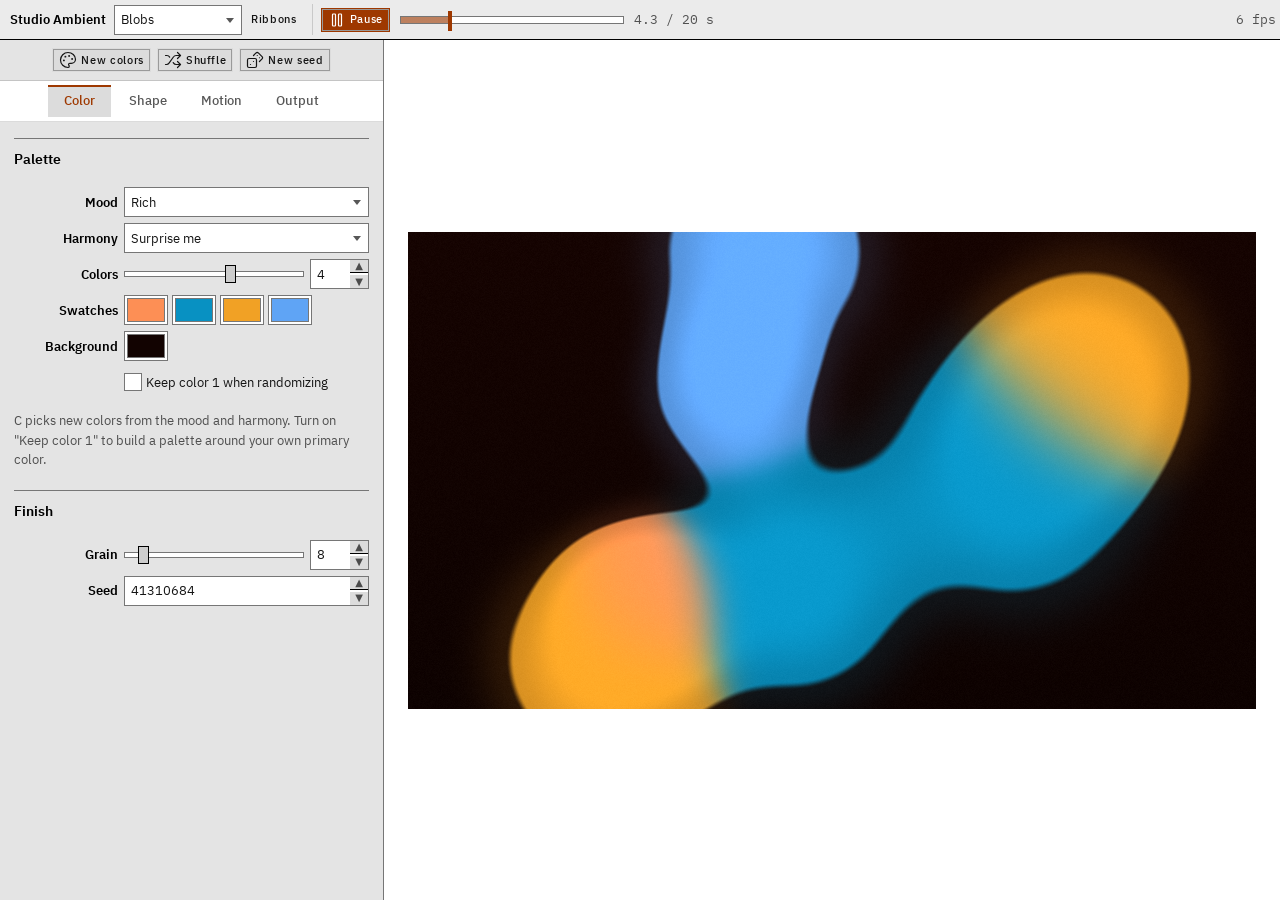
==== ambient.html @ 3d79e94c "Add Studio Ambient: blob and tile color loops New page ambient.html with two styles. Blobs are mergi" ====
<!doctype html>
<html lang="en">
<head>
<meta charset="utf-8">
<meta name="viewport" content="width=device-width, initial-scale=1">
<meta name="color-scheme" content="light dark">
<title>Studio Ambient</title>
<link href="patchbay/fonts/plex.css" rel="stylesheet">
<link href="patchbay/css/bootstrap.min.css" rel="stylesheet">
<link href="patchbay/css/patchbay.tokens.css" rel="stylesheet">
<link href="patchbay/css/patchbay.css" rel="stylesheet">
<style>
  /* Same layout as index.html (Ribbons), trimmed. Patchbay is vendored in patchbay/. */
  @font-face { font-family: "Studio Segoe"; font-weight: 400; src: local("Segoe UI"), local("SegoeUI"); }
  @font-face { font-family: "Studio Segoe"; font-weight: 600 700; src: local("Segoe UI Semibold"), local("SegoeUI-Semibold"), local("Segoe UI Bold"), local("SegoeUI-Bold"); }
  :root { --pb-font: "Studio Segoe", "Segoe UI", "IBM Plex Sans", system-ui, sans-serif; }
  @supports (color: oklch(from red l c h)) {
    :root {
      --accent: #2f6bff;
      --pb-accent: light-dark(oklch(from var(--accent) min(l, 0.48) c h), oklch(from var(--accent) max(l, 0.74) c h));
      --pb-accent-hover: light-dark(oklch(from var(--pb-accent) calc(l - 0.07) c h), oklch(from var(--pb-accent) calc(l + 0.07) c h));
      --pb-accent-wash: color-mix(in srgb, var(--pb-accent) 13%, transparent);
    }
  }
  html, body { height: 100%; margin: 0; }
  .app { display: grid; grid-template-columns: minmax(0, 1fr); grid-template-rows: auto 1fr; height: 100%; }
  .app-body { display: grid; grid-template-columns: 24rem 1fr; min-height: 0; }
  .app-side { display: flex; flex-direction: column; min-height: 0; border-right: var(--pb-border-w) solid var(--pb-edge); }
  .app-side > .pb-tabs { flex: none; justify-content: safe center; }
  .app-panels { flex: 1 1 auto; min-height: 0; overflow-y: auto; }
  .app-panel { gap: var(--pb-space-8); padding: var(--pb-space-7) var(--pb-space-6) var(--pb-space-9); }
  .app-panel.active { display: grid; }
  .app-panel .pb-form { --pb-label-w: 6.5rem; }
  .app-panel .pb-note { margin: 0; }
  .app-stage { position: relative; display: grid; place-items: center; min-width: 0; min-height: 0; padding: var(--pb-space-9); overflow: hidden; background: var(--pb-surface-sunken); }
  #stage { position: relative; max-width: 100%; max-height: 100%; }
  #stage > canvas { display: block; }
  .pb-range { touch-action: none; }
  .app-scrub { width: 14rem; margin-inline: var(--pb-space-4); --p: 0%; }
  .app-scrub::-webkit-slider-runnable-track { height: 0.5rem; border-color: var(--pb-edge); background: linear-gradient(to right, var(--pb-accent-muted) var(--p), var(--pb-surface-sunken) var(--p)); }
  .app-scrub::-moz-range-track { height: 0.5rem; border-color: var(--pb-edge); background: linear-gradient(to right, var(--pb-accent-muted) var(--p), var(--pb-surface-sunken) var(--p)); }
  .app-scrub::-webkit-slider-thumb { width: 0.25rem; height: 1.25rem; margin-top: -0.375rem; background: var(--pb-accent); border: 0; }
  .app-scrub::-moz-range-thumb { width: 0.25rem; height: 1.25rem; background: var(--pb-accent); border: 0; }
  .app-clock, .app-meter { white-space: nowrap; }
  .app-clock { min-width: 6.5rem; }
  .app-colors { display: flex; flex-wrap: wrap; gap: var(--pb-space-2); }
  .app-colors input[type=color] { width: 2.75rem; padding: 2px; }
  .pb-number-wrap::before, .pb-number-wrap::after { z-index: 1; }
  .app-actions { flex: none; justify-content: center; padding: var(--pb-space-4) var(--pb-space-6); border-bottom: var(--pb-border-w) solid var(--pb-edge-soft); }
  [data-mode][hidden] { display: none !important; }
  @media (max-width: 768px) {
    body { min-width: 0; }
    .app { height: 100dvh; }
    .app > .pb-toolbar { flex-wrap: wrap; }
    .app > .pb-toolbar > .pb-toolbar__sep, .app > .pb-toolbar > .pb-toolbar__spacer { display: none; }
    .app > .pb-toolbar > .pb-toolbar__title { flex: 1 1 auto; padding-left: var(--pb-space-2); }
    .app > .pb-toolbar::after { content: ""; flex: 1 0 100%; order: 2; }
    .app > .pb-toolbar > #play, .app > .pb-toolbar > .app-scrub, .app > .pb-toolbar > .app-clock { order: 3; }
    .app > .pb-toolbar > .app-scrub { flex: 1 1 0; width: auto; min-width: 0; }
    .app > .pb-toolbar > .app-clock { min-width: 0; }
    .app > .pb-toolbar > .app-meter { display: none; }
    .app-body { grid-template-columns: minmax(0, 1fr); grid-template-rows: min(38svh, 60vw) minmax(0, 1fr); }
    .app-stage { grid-row: 1; padding: var(--pb-space-5); }
    .app-side { grid-row: 2; border-right: 0; border-top: var(--pb-border-w) solid var(--pb-edge); }
    .app-panel { padding: var(--pb-space-7) var(--pb-space-5) var(--pb-space-10); }
  }
  body.full { background: #000; overflow: hidden; cursor: none; }
  body.full .app { display: none; }
  body.full > canvas { position: fixed; inset: 0; width: 100vw !important; height: 100vh !important; display: block; }
</style>
</head>
<body>
<div class="app">
  <div class="pb-toolbar" role="toolbar" aria-label="Studio Ambient">
    <span class="pb-toolbar__title">Studio Ambient</span>
    <span class="pb-select-wrap" style="flex:none;width:8rem"><select class="pb-select" id="mode" aria-label="Style">
      <option value="blobs">Blobs</option><option value="tiles">Tiles</option>
    </select></span>
    <a class="pb-btn pb-btn--sm pb-btn--ghost" href="index.html">Ribbons</a>
    <div class="pb-toolbar__sep"></div>
    <button class="pb-btn pb-btn--sm" id="play" title="Space or P" aria-pressed="true"><svg class="pb-icon" viewBox="0 0 24 24" aria-hidden="true"><use href="patchbay/icons/lucide.svg#pause"/></svg><span>Pause</span></button>
    <input type="range" class="pb-range app-scrub" id="scrub" min="0" max="1000" value="0" aria-label="Position in loop">
    <span class="pb-text-muted pb-num app-clock" id="clock">0.0 / 20 s</span>
    <span class="pb-toolbar__spacer"></span>
    <span class="pb-text-muted pb-num app-meter" id="fpsMeter"></span>
  </div>

  <div class="app-body">
    <aside class="app-side">
      <div class="pb-row pb-row--wrap app-actions" role="group" aria-label="Randomize">
        <button class="pb-btn pb-btn--sm" id="newColors" title="C"><svg class="pb-icon" viewBox="0 0 24 24" aria-hidden="true"><use href="patchbay/icons/lucide.svg#palette"/></svg>New colors</button>
        <button class="pb-btn pb-btn--sm" id="shuffle" title="S"><svg class="pb-icon" viewBox="0 0 24 24" aria-hidden="true"><use href="patchbay/icons/lucide.svg#shuffle"/></svg>Shuffle</button>
        <button class="pb-btn pb-btn--sm" id="reseed" title="N"><svg class="pb-icon" viewBox="0 0 24 24" aria-hidden="true"><use href="patchbay/icons/lucide.svg#dices"/></svg>New seed</button>
      </div>
      <div class="pb-tabs" role="tablist" aria-label="Settings">
        <button class="pb-tab" role="tab" id="tab-color" aria-selected="true" aria-controls="panel-color">Color</button>
        <button class="pb-tab" role="tab" id="tab-shape" aria-selected="false" aria-controls="panel-shape" tabindex="-1">Shape</button>
        <button class="pb-tab" role="tab" id="tab-motion" aria-selected="false" aria-controls="panel-motion" tabindex="-1">Motion</button>
        <button class="pb-tab" role="tab" id="tab-output" aria-selected="false" aria-controls="panel-output" tabindex="-1">Output</button>
      </div>
      <div class="app-panels pb-scroll">

      <div class="pb-tabpanel active app-panel" role="tabpanel" id="panel-color" aria-labelledby="tab-color">
        <section class="pb-section">
          <h2 class="pb-section__title">Palette</h2>
          <div class="pb-form">
            <label class="pb-form__label" for="mood">Mood</label>
            <div class="pb-form__field"><span class="pb-select-wrap"><select class="pb-select" id="mood">
              <option value="rich">Rich</option><option value="neon">Neon</option><option value="pastel">Pastel</option><option value="muted">Muted</option><option value="deep">Deep</option>
            </select></span></div>
            <label class="pb-form__label" for="harmony">Harmony</label>
            <div class="pb-form__field"><span class="pb-select-wrap"><select class="pb-select" id="harmony">
              <option value="auto">Surprise me</option><option value="analogous">Analogous</option><option value="complementary">Complementary</option><option value="split">Split complementary</option><option value="triadic">Triadic</option><option value="tetradic">Tetradic</option><option value="mono">Monochrome</option>
            </select></span></div>
            <label class="pb-form__label" for="ncol">Colors</label>
            <div class="pb-form__field pb-row"><input type="range" class="pb-range pb-grow" id="ncol" min="1" max="6" value="4"><output></output></div>
            <span class="pb-form__label">Swatches</span>
            <div class="pb-form__field app-colors" id="colors">
              <input type="color" class="pb-input" id="c0" value="#2f6bff" aria-label="Color 1">
              <input type="color" class="pb-input" id="c1" value="#a63dff" aria-label="Color 2">
              <input type="color" class="pb-input" id="c2" value="#e23ca8" aria-label="Color 3">
              <input type="color" class="pb-input" id="c3" value="#19c2a0" aria-label="Color 4">
              <input type="color" class="pb-input" id="c4" value="#ff7a1a" aria-label="Color 5">
              <input type="color" class="pb-input" id="c5" value="#e6d22a" aria-label="Color 6">
            </div>
            <label class="pb-form__label" for="bg">Background</label>
            <div class="pb-form__field"><input type="color" class="pb-input" id="bg" value="#0b0f1e"></div>
            <span class="pb-form__label"></span>
            <label class="pb-form__field pb-check"><input type="checkbox" class="pb-check__input" id="lock"><span class="pb-check__label">Keep color 1 when randomizing</span></label>
          </div>
          <p class="pb-note">C picks new colors from the mood and harmony. Turn on "Keep color 1" to build a palette around your own primary color.</p>
        </section>
        <section class="pb-section">
          <h2 class="pb-section__title">Finish</h2>
          <div class="pb-form">
            <label class="pb-form__label" for="grain">Grain</label>
            <div class="pb-form__field pb-row"><input type="range" class="pb-range pb-grow" id="grain" min="0" max="100" value="8"><output></output></div>
            <label class="pb-form__label" for="seed">Seed</label>
            <div class="pb-form__field"><span class="pb-number-wrap"><input type="number" class="pb-input" id="seed" min="0" max="999999999"></span></div>
          </div>
        </section>
      </div>

      <div class="pb-tabpanel app-panel" role="tabpanel" id="panel-shape" aria-labelledby="tab-shape">
        <section class="pb-section" data-mode="blobs">
          <h2 class="pb-section__title">Blobs</h2>
          <div class="pb-form">
            <label class="pb-form__label" for="count">Count</label>
            <div class="pb-form__field pb-row"><input type="range" class="pb-range pb-grow" id="count" min="2" max="16" value="7"><output></output></div>
            <label class="pb-form__label" for="size">Size</label>
            <div class="pb-form__field pb-row"><input type="range" class="pb-range pb-grow" id="size" min="0" max="100" value="45"><output></output></div>
            <label class="pb-form__label" for="soft">Softness</label>
            <div class="pb-form__field pb-row"><input type="range" class="pb-range pb-grow" id="soft" min="0" max="100" value="25"><output></output></div>
            <label class="pb-form__label" for="blend">Color blend</label>
            <div class="pb-form__field pb-row"><input type="range" class="pb-range pb-grow" id="blend" min="0" max="100" value="50"><output></output></div>
            <label class="pb-form__label" for="depth">Depth</label>
            <div class="pb-form__field pb-row"><input type="range" class="pb-range pb-grow" id="depth" min="0" max="100" value="40"><output></output></div>
            <label class="pb-form__label" for="glow">Glow</label>
            <div class="pb-form__field pb-row"><input type="range" class="pb-range pb-grow" id="glow" min="0" max="100" value="30"><output></output></div>
          </div>
          <p class="pb-note">Softness at 0 gives hard lava-lamp edges. Turn it up for a smooth gradient wash.</p>
        </section>
        <section class="pb-section" data-mode="tiles">
          <h2 class="pb-section__title">Tiles</h2>
          <div class="pb-form">
            <label class="pb-form__label" for="tile">Tile size (px)</label>
            <div class="pb-form__field pb-row"><input type="range" class="pb-range pb-grow" id="tile" min="8" max="480" value="96"><output></output></div>
            <label class="pb-form__label" for="gap">Gap</label>
            <div class="pb-form__field pb-row"><input type="range" class="pb-range pb-grow" id="gap" min="0" max="40" value="6"><output></output></div>
            <label class="pb-form__label" for="round">Rounding</label>
            <div class="pb-form__field pb-row"><input type="range" class="pb-range pb-grow" id="round" min="0" max="100" value="15"><output></output></div>
            <label class="pb-form__label" for="shade">Shade</label>
            <div class="pb-form__field pb-row"><input type="range" class="pb-range pb-grow" id="shade" min="0" max="100" value="20"><output></output></div>
          </div>
          <p class="pb-note">Tile size is in pixels of the output resolution (Output tab). Tiles are always square. Gap is percent of a tile.</p>
        </section>
      </div>

      <div class="pb-tabpanel app-panel" role="tabpanel" id="panel-motion" aria-labelledby="tab-motion">
        <section class="pb-section">
          <h2 class="pb-section__title">Loop</h2>
          <div class="pb-form">
            <label class="pb-form__label" for="loop">Loop (s)</label>
            <div class="pb-form__field pb-row"><input type="range" class="pb-range pb-grow" id="loop" min="2" max="120" value="20"><output></output></div>
          </div>
          <p class="pb-note">Speed and Rate are whole cycles per loop, so the loop always repeats with no jump.</p>
        </section>
        <section class="pb-section" data-mode="blobs">
          <h2 class="pb-section__title">Blob motion</h2>
          <div class="pb-form">
            <label class="pb-form__label" for="path">Path</label>
            <div class="pb-form__field"><span class="pb-select-wrap"><select class="pb-select" id="path">
              <option value="orbit">Orbit</option><option value="rise">Rise (lava lamp)</option><option value="sink">Sink</option>
            </select></span></div>
            <label class="pb-form__label" for="speed">Speed</label>
            <div class="pb-form__field pb-row"><input type="range" class="pb-range pb-grow" id="speed" min="1" max="6" value="1"><output></output></div>
            <label class="pb-form__label" for="wander">Wander</label>
            <div class="pb-form__field pb-row"><input type="range" class="pb-range pb-grow" id="wander" min="0" max="100" value="50"><output></output></div>
            <label class="pb-form__label" for="breathe">Breathe</label>
            <div class="pb-form__field pb-row"><input type="range" class="pb-range pb-grow" id="breathe" min="0" max="100" value="30"><output></output></div>
          </div>
        </section>
        <section class="pb-section" data-mode="tiles">
          <h2 class="pb-section__title">Color pattern</h2>
          <div class="pb-form">
            <label class="pb-form__label" for="pattern">Pattern</label>
            <div class="pb-form__field"><span class="pb-select-wrap"><select class="pb-select" id="pattern">
              <option value="0">Random</option><option value="1">Wave</option><option value="2">Ripple</option><option value="3">Spiral</option><option value="4">Noise flow</option><option value="5">Plasma</option><option value="6">Rain</option>
            </select></span></div>
            <label class="pb-form__label" for="trans">Transition</label>
            <div class="pb-form__field"><span class="pb-select-wrap"><select class="pb-select" id="trans">
              <option value="0">Snap</option><option value="1">Ramp</option><option value="2">Ease</option><option value="3">Linear</option>
            </select></span></div>
            <label class="pb-form__label" for="ramp">Ramp length</label>
            <div class="pb-form__field pb-row"><input type="range" class="pb-range pb-grow" id="ramp" min="1" max="100" value="30"><output></output></div>
            <label class="pb-form__label" for="rate">Rate</label>
            <div class="pb-form__field pb-row"><input type="range" class="pb-range pb-grow" id="rate" min="1" max="24" value="2"><output></output></div>
            <label class="pb-form__label" for="scale">Scale</label>
            <div class="pb-form__field pb-row"><input type="range" class="pb-range pb-grow" id="scale" min="1" max="40" value="6"><output></output></div>
            <label class="pb-form__label" for="angle">Angle</label>
            <div class="pb-form__field pb-row"><input type="range" class="pb-range pb-grow" id="angle" min="-180" max="180" value="30"><output></output></div>
            <label class="pb-form__label" for="jitter">Jitter</label>
            <div class="pb-form__field pb-row"><input type="range" class="pb-range pb-grow" id="jitter" min="0" max="100" value="15"><output></output></div>
            <label class="pb-form__label" for="flash">Flash</label>
            <div class="pb-form__field pb-row"><input type="range" class="pb-range pb-grow" id="flash" min="0" max="100" value="0"><output></output></div>
          </div>
          <p class="pb-note">Rate is color changes per loop for Random, and full palette cycles per loop for the others. Ramp length only applies to the Ramp transition. Jitter offsets each tile in time. Flash brightens a tile as it changes.</p>
        </section>
      </div>

      <div class="pb-tabpanel app-panel" role="tabpanel" id="panel-output" aria-labelledby="tab-output">
        <section class="pb-section">
          <h2 class="pb-section__title">Size</h2>
          <div class="pb-form">
            <label class="pb-form__label" for="res">Resolution</label>
            <div class="pb-form__field"><span class="pb-select-wrap"><select class="pb-select" id="res">
              <option value="1920x1080">1920 × 1080</option>
              <option value="2560x1440">2560 × 1440</option>
              <option value="3840x2160" selected>3840 × 2160 (4K)</option>
              <option value="3440x1440">3440 × 1440 (ultrawide)</option>
              <option value="5120x1440">5120 × 1440 (super ultrawide)</option>
              <option value="2880x1800">2880 × 1800 (laptop)</option>
              <option value="1080x1920">1080 × 1920 (portrait)</option>
              <option value="custom">Custom…</option>
            </select></span></div>
            <span class="pb-form__label" id="customLabel" hidden>Size</span>
            <div class="pb-form__field pb-row" id="customRes" role="group" aria-labelledby="customLabel" hidden>
              <span class="pb-number-wrap pb-w-sm"><input type="number" class="pb-input" id="w" min="320" max="16384" value="3840" aria-label="Width"></span>
              <span class="pb-text-muted">×</span>
              <span class="pb-number-wrap pb-w-sm"><input type="number" class="pb-input" id="h" min="320" max="16384" value="2160" aria-label="Height"></span>
            </div>
          </div>
        </section>
        <section class="pb-section">
          <h2 class="pb-section__title">Still</h2>
          <div class="pb-row pb-row--wrap">
            <button class="pb-btn" id="exportPng"><svg class="pb-icon" viewBox="0 0 24 24" aria-hidden="true"><use href="patchbay/icons/lucide.svg#image"/></svg>PNG</button>
            <button class="pb-btn" id="fullBtn"><svg class="pb-icon" viewBox="0 0 24 24" aria-hidden="true"><use href="patchbay/icons/lucide.svg#monitor"/></svg>Full window</button>
          </div>
          <p class="pb-note">PNG is taken at the scrubber position. Full window plays the loop over the whole page; Escape or double-click leaves.</p>
        </section>
        <section class="pb-section">
          <h2 class="pb-section__title">Video loop</h2>
          <div class="pb-form">
            <label class="pb-form__label" for="codec">Codec</label>
            <div class="pb-form__field"><span class="pb-select-wrap"><select class="pb-select" id="codec"><option value="hevc" selected>HEVC (H.265)</option><option value="avc">H.264</option></select></span></div>
            <label class="pb-form__label" for="fps">Frame rate</label>
            <div class="pb-form__field"><span class="pb-select-wrap"><select class="pb-select" id="fps"><option>24</option><option>25</option><option selected>30</option><option>50</option><option>60</option></select></span></div>
            <label class="pb-form__label" for="vbr">Bitrate</label>
            <div class="pb-form__field"><span class="pb-select-wrap"><select class="pb-select" id="vbr"><option value="12">12 Mbps</option><option value="25" selected>25 Mbps</option><option value="50">50 Mbps</option><option value="80">80 Mbps</option></select></span></div>
          </div>
          <div class="pb-row pb-row--wrap">
            <button class="pb-btn" id="video"><svg class="pb-icon" viewBox="0 0 24 24" aria-hidden="true"><use href="patchbay/icons/lucide.svg#film"/></svg>MP4 loop</button>
            <button class="pb-btn pb-btn--outline" id="videoCancel" hidden>Cancel</button>
          </div>
          <div class="pb-progress" id="videoProgress" role="progressbar" aria-label="Video export" aria-valuemin="0" aria-valuemax="100" aria-valuenow="0" hidden><div class="pb-progress__bar" style="width: 0%"></div></div>
          <p class="pb-note" id="videoInfo" aria-live="polite"></p>
        </section>
      </div>

      </div>
    </aside>

    <main class="app-stage">
      <div id="stage"></div>
    </main>
  </div>
</div>

<script src="mp4.js?v=5"></script>
<script src="ambient.js?v=1"></script>
</body>
</html>
---- patchbay/fonts/plex.css ----
/* IBM Plex, SIL OFL 1.1 (OFL.txt): @ibm/plex-sans 1.1.0 and @ibm/plex-mono 2.5.0,
   fonts/complete/woff2 from https://github.com/IBM/plex/releases.
   Weights match --pb-weight-normal/medium/bold; there are no italics, so <em> is synthesised. */
@font-face {
  font-family: "IBM Plex Sans";
  font-style: normal;
  font-weight: 400;
  font-display: swap;
  src: url("IBMPlexSans-Regular.woff2") format("woff2");
}
@font-face {
  font-family: "IBM Plex Sans";
  font-style: normal;
  font-weight: 500;
  font-display: swap;
  src: url("IBMPlexSans-Medium.woff2") format("woff2");
}
@font-face {
  font-family: "IBM Plex Sans";
  font-style: normal;
  font-weight: 600;
  font-display: swap;
  src: url("IBMPlexSans-SemiBold.woff2") format("woff2");
}
@font-face {
  font-family: "IBM Plex Mono";
  font-style: normal;
  font-weight: 400;
  font-display: swap;
  src: url("IBMPlexMono-Regular.woff2") format("woff2");
}
@font-face {
  font-family: "IBM Plex Mono";
  font-style: normal;
  font-weight: 500;
  font-display: swap;
  src: url("IBMPlexMono-Medium.woff2") format("woff2");
}
---- patchbay/css/patchbay.tokens.css ----
/* ==========================================================================
   PATCHBAY — Design tokens
   A hard-edged, near-black design system for dense signal-routing and
   device-control UIs.

   This is the ONLY file you should edit to re-skin the system.
   Every rule in patchbay.css reads from these custom properties, so
   changing a value here propagates everywhere. Never hard-code a colour
   in a component.

   Scaling: sizes are rem, so the whole UI scales with the root font size.
   To enlarge it (a control-room monitor read from a distance), set
   html { font-size: 125%; } in page CSS. Do not use `zoom`, and do not
   combine the two. Hairlines (borders, rims, bars, scrollbars) stay px so
   they remain crisp; the large scrollbar (pb-scroll--lg) is rem so it
   grows with the UI. @media breakpoints in rem follow the browser's initial
   font size, not html's.

   Load order matters:
     1. bootstrap.min.css        (v5 base)
     2. patchbay.tokens.css      (this file)
     3. patchbay.css             (component layer)
     4. your page CSS            (layout only)
   ========================================================================== */

:root {
  /* Follows the OS by default. Every colour token below is
     light-dark(<light>, <dark>), resolved from this property. */
  color-scheme: light dark;

  /* ----------------------------------------------------------------------
     SURFACE RAMP
     A 7-step near-black ramp, dead neutral. Steps are small and hard;
     depth reads from 1px edges, not from soft light or shadow.
     ---------------------------------------------------------------------- */
  --pb-surface-sunken:   light-dark(#ffffff, #000000);  /* input wells, grid canvas             */
  --pb-surface-base:     light-dark(#e4e4e4, #080808);  /* page background                      */
  --pb-surface-raised:   light-dark(#f5f5f5, #0f0f0f);  /* panels, cards, zebra rows            */
  --pb-surface-overlay:  light-dark(#ffffff, #141414);  /* modals, popovers                     */
  --pb-surface-high:     light-dark(#ebebeb, #121212);  /* toolbars, headers (flat, not lifted) */
  --pb-surface-control:  light-dark(#dcdcdc, #1e1e1e);  /* buttons, resting controls            */
  --pb-surface-hover:    light-dark(#cdcdcd, #2c2c2c);  /* control hover                        */

  --pb-edge-hard:        #000000;
  --pb-edge:             light-dark(#767676, #6e6e6e);  /* ≥3:1 on every surface — control outlines */
  --pb-edge-soft:        light-dark(rgba(0, 0, 0, 0.14), rgba(255, 255, 255, 0.12));
  --pb-edge-light:       light-dark(rgba(0, 0, 0, 0.30), rgba(255, 255, 255, 0.24));

  --pb-overlay-hover:    light-dark(rgba(0, 0, 0, 0.06), rgba(255, 255, 255, 0.08));
  --pb-overlay-press:    light-dark(rgba(0, 0, 0, 0.14), rgba(0, 0, 0, 0.25));
  --pb-overlay-scrim:    light-dark(rgba(0, 0, 0, 0.55), rgba(0, 0, 0, 0.82));
  --pb-stripe:          rgba(0, 0, 0, 0.80);  /* hazard bands on striped progress */
  --pb-shadow-control:   inset 0 0 0 1px light-dark(#9a9a9a, #2e2e2e);  /* hard 1px rim, no blur */
  /* The blocky offset behind modals, menus, tooltips and toasts. Black in
     light mode; a lifted grey in dark mode, where black on near-black would
     vanish. Hard-edged, no blur. */
  --pb-shadow-rim:       light-dark(#000000, #4a4a4a);
  --pb-shadow-block:     light-dark(#000000, #444444);
  --pb-shadow-overlay:   0 0 0 1px var(--pb-shadow-rim), 6px 6px 0 0 var(--pb-shadow-block);


  /* ----------------------------------------------------------------------
     HUE PRIMITIVES
     One text-safe colour per hue, as a light/dark pair. The semantic tokens
     below (accent, commit, status, protect, brand) point at these, so a hue
     is defined once and a re-skin changes one line. Components never read a
     --pb-hue-* directly; they read the semantic token.
     ---------------------------------------------------------------------- */
  --pb-hue-periwinkle:       light-dark(#3a44c4, #8b93ff);
  --pb-hue-periwinkle-hover: light-dark(#2d36a8, #a3a9ff);
  --pb-hue-amber:            light-dark(#8a4a00, #f2b84b);
  --pb-hue-amber-hover:      light-dark(#733d00, #f6c96f);
  --pb-hue-amber-fill:       light-dark(#c27a00, #f2b84b);  /* fills only; text uses -amber */
  --pb-hue-red:              light-dark(#ad1f27, #f0605a);
  --pb-hue-red-hover:        light-dark(#8f1820, #e55a5a);
  --pb-hue-green:            light-dark(#11643b, #5ccf8f);
  --pb-hue-green-hover:      light-dark(#0c5130, #7ad9a5);
  --pb-hue-blue:             light-dark(#165990, #6cb8f0);
  --pb-hue-magenta:          light-dark(#b02a78, #d0559b);
  --pb-hue-orange:           light-dark(#c2410c, #e8673c);
  --pb-hue-grey:             light-dark(#575757, #9b958c);


  /* ----------------------------------------------------------------------
     ACCENT
     One accent: a cool periwinkle that sits apart from every status hue,
     so "selected" can never be mistaken for "healthy" or "warning".
     ---------------------------------------------------------------------- */
  --pb-accent:           var(--pb-hue-periwinkle);  /* 5.13:1 dk · 4.71:1 lt */
  --pb-accent-hover:     var(--pb-hue-periwinkle-hover);  /* 7.68:1 dk · 6.95:1 lt */
  --pb-accent-muted:     color-mix(in srgb, var(--pb-accent) 60%, transparent);
  --pb-accent-wash:      light-dark(rgba(58, 68, 196, 0.12), rgba(139, 147, 255, 0.14));
  --pb-accent-tab:       color-mix(in srgb, var(--pb-accent) 10%, transparent);
  --pb-accent-subtab:    color-mix(in srgb, var(--pb-accent) 7%, transparent);

  --pb-danger-hover:     var(--pb-hue-red-hover);
  --pb-commit:           var(--pb-hue-amber);        /* unsaved work, amber · 9.31:1 dk · 5.00:1 lt */
  --pb-commit-hover:     var(--pb-hue-amber-hover);  /* 10.72:1 dk · 6.39:1 lt */
  --pb-protect:          var(--pb-hue-magenta);      /* write-protected / locked — magenta */
  --pb-brand:            var(--pb-hue-orange);       /* top-level navigation chrome only   */
  /* Routing state on a control surface. view = the destination being looked
     at or staged for change; the current source takes status-ok. The idle
     tints are those colours mixed into the control surface, so an untouched
     cell keeps its colour code without competing with a live one. */
  --pb-view:             var(--pb-hue-orange);
  --pb-view-idle:        color-mix(in oklab, var(--pb-view) 26%, var(--pb-surface-control));
  --pb-current-idle:     color-mix(in oklab, var(--pb-status-ok) 26%, var(--pb-surface-control));


  /* ----------------------------------------------------------------------
     STATUS — five states, never colour alone.
     ---------------------------------------------------------------------- */
  --pb-status-ok:        var(--pb-hue-green);  /* 8.56:1 dk · 5.26:1 lt */
  --pb-status-ok-hover:  var(--pb-hue-green-hover);  /* pb-btn--ok hover fill */
  --pb-status-warn:      var(--pb-hue-amber);  /* 9.31:1 dk · 5.00:1 lt */
  --pb-status-error:     var(--pb-hue-red);  /* 5.18:1 dk · 5.10:1 lt */
  --pb-status-info:      var(--pb-hue-blue);  /* 7.74:1 dk · 5.34:1 lt */
  --pb-status-idle:      var(--pb-hue-grey);  /* 5.61:1 dk · 5.27:1 lt */
  /* Warn as a fill (progress, dots). Brighter than the text-safe warn in
     light mode; still ≥3:1 against the white track. */
  --pb-status-warn-fill: var(--pb-hue-amber-fill);


  /* ----------------------------------------------------------------------
     ROUTING ROLES — muted so hundreds can tile and the accent still wins.
     ---------------------------------------------------------------------- */
  --pb-source:           light-dark(#c4dbd1, #3f5d52);  /* sage    */
  --pb-source-hover:     light-dark(#b0cec1, #4a6a5e);
  --pb-dest:             light-dark(#e2d7c0, #5c5340);  /* khaki   */
  --pb-dest-hover:       light-dark(#d5c7aa, #685e49);
  --pb-tieline:          light-dark(#d3d2e8, #4c4a6c);  /* slate   */
  --pb-tieline-hover:    light-dark(#c1c0de, #58567b);


  /* ----------------------------------------------------------------------
     SIGNAL IDENTITY — per-level colours for shuffles and meters, walked
     around the hue wheel in a fixed lightness band.
     ---------------------------------------------------------------------- */
  --pb-signal-video:     light-dark(#2f9e44, #7ed98a);
  --pb-signal-01:        light-dark(#d4462e, #e8735e);
  --pb-signal-02:        light-dark(#d9822b, #e8a35e);
  --pb-signal-03:        light-dark(#b89a12, #e3d06a);
  --pb-signal-04:        light-dark(#6f9e1f, #a8d86a);
  --pb-signal-05:        light-dark(#1f9e6a, #5fd09a);
  --pb-signal-06:        light-dark(#17948e, #5ccfc9);
  --pb-signal-07:        light-dark(#1f7fc4, #5fb2e8);
  --pb-signal-08:        light-dark(#4a5fd6, #7d8ef0);
  --pb-signal-09:        light-dark(#7a4fd6, #a67ef0);
  --pb-signal-10:        light-dark(#b03fc4, #d27be6);
  --pb-signal-11:        light-dark(#c93f86, #e87bb3);
  --pb-signal-12:        light-dark(#9a6440, #c99a7a);
  --pb-signal-13:        light-dark(#5f7f61, #9fb3a0);
  --pb-signal-14:        light-dark(#5c7299, #a3b4d4);
  --pb-signal-15:        light-dark(#9a8559, #d4c3a3);
  --pb-signal-16:        light-dark(#8a5f9e, #c4a3d4);


  /* ----------------------------------------------------------------------
     TEXT & ICON — cold white.
     ---------------------------------------------------------------------- */
  --pb-text:             light-dark(#141414, #e6e6e6);  /* 4.79:1 dk · 10.41:1 lt */
  --pb-text-strong:      light-dark(#000000, #ffffff);  /* 5.98:1 dk · 11.86:1 lt */
  --pb-text-muted:       light-dark(rgba(0, 0, 0, 0.66), rgba(230, 230, 230, 0.64));  /* 5.54:1 dk · 5.97:1 lt */
  --pb-text-disabled:    light-dark(rgba(0, 0, 0, 0.38), rgba(230, 230, 230, 0.36));
  --pb-text-on-accent:   light-dark(#ffffff, #14131f);
  --pb-icon:             light-dark(rgba(0, 0, 0, 0.85), rgba(230, 230, 230, 0.90));
  --pb-icon-disabled:    light-dark(rgba(0, 0, 0, 0.38), rgba(230, 230, 230, 0.36));


  /* Control glyphs. Data-URI SVGs cannot read custom properties, so each
     theme supplies its own, drawn in its --pb-text-on-accent colour. */
  --pb-glyph-check: url("data:image/svg+xml,%3Csvg xmlns='http://www.w3.org/2000/svg' viewBox='0 0 16 16'%3E%3Cpath fill='none' stroke='%2314131f' stroke-width='2.5' stroke-linecap='square' d='M3.5 8.5 6.4 11.4 12.5 5'/%3E%3C/svg%3E");
  --pb-glyph-dash:  url("data:image/svg+xml,%3Csvg xmlns='http://www.w3.org/2000/svg' viewBox='0 0 16 16'%3E%3Cpath fill='none' stroke='%2314131f' stroke-width='2.5' d='M4 8h8'/%3E%3C/svg%3E");
  --pb-glyph-radio: url("data:image/svg+xml,%3Csvg xmlns='http://www.w3.org/2000/svg' viewBox='0 0 16 16'%3E%3Ccircle cx='8' cy='8' r='3.5' fill='%2314131f'/%3E%3C/svg%3E");

  /* Windows High Contrast (forced-colors: active) system colours; the OS
     picks the values, so they need no contrast audit. */
  --pb-forced-ink:    CanvasText;
  --pb-forced-select: Highlight;


  /* ----------------------------------------------------------------------
     TYPOGRAPHY
     IBM Plex Sans for UI, Plex Mono for every number an operator compares.
     ---------------------------------------------------------------------- */
  --pb-font: "IBM Plex Sans", "Segoe UI", -apple-system, BlinkMacSystemFont,
             "Helvetica Neue", Arial, sans-serif;
  --pb-font-mono: "IBM Plex Mono", ui-monospace, "SF Mono", Menlo,
                  Consolas, monospace;

  /* Numbers an operator compares. Mono by default; an app that wants Plex
     Sans digits sets only this: --pb-font-num: var(--pb-font); */
  --pb-font-num: var(--pb-font-mono);

  --pb-text-2xs:   0.625rem;   /* 10px at a 16px root */
  --pb-text-xs:    0.6875rem;  /* 11px */
  --pb-text-sm:    0.8125rem;  /* 13px  BASE */
  --pb-text-md:    0.875rem;   /* 14px */
  --pb-text-lg:    1.0625rem;  /* 17px */
  --pb-text-xl:    1.375rem;   /* 22px */

  --pb-weight-normal:   400;
  --pb-weight-medium:   500;
  --pb-weight-bold:     600;

  --pb-leading-tight:  1.2;
  --pb-leading-normal: 1.5;
  --pb-tracking-button: 0.06em;
  --pb-tracking-label:  0.08em;  /* small-caps section labels */


  /* ----------------------------------------------------------------------
     SPACE — 4px grid at a 16px root.
     ---------------------------------------------------------------------- */
  --pb-space-1:   0.125rem;
  --pb-space-2:   0.25rem;
  --pb-space-3:   0.375rem;
  --pb-space-4:   0.5rem;
  --pb-space-5:  0.75rem;
  --pb-space-6:  0.875rem;
  --pb-space-7:  1rem;
  --pb-space-8:  1.25rem;
  --pb-space-9:  1.5rem;
  --pb-space-10: 2rem;


  /* ----------------------------------------------------------------------
     SIZING
     ---------------------------------------------------------------------- */
  --pb-control-h:     1.875rem;
  --pb-control-h-sm:  1.5rem;
  --pb-control-h-lg:  2.5rem;
  --pb-icon-btn-w:    1.875rem;
  --pb-icon-size:     1.125rem;
  --pb-icon-size-sm:  0.875rem;
  --pb-row-h:         2.125rem;
  --pb-toolbar-h:     2.5rem;
  --pb-tab-h:         2.25rem;
  --pb-grid-row-h:    1.75rem;

  /* No rounding anywhere. Every edge is a hard right angle. */
  --pb-radius-control: 0;
  --pb-radius-input:   0;
  --pb-radius-chip:    0;
  --pb-radius-overlay: 0;
  --pb-radius-panel:   0;

  --pb-border-w:       1px;
  --pb-accent-bar-w:   2px;
  --pb-rolebar-w:      5px;   /* source / dest / role bars (pb-rolebar--*) */
  --pb-state-border-w: 3px;

  --pb-scroll-w:       10px;
  --pb-scroll-inset:   3px;   /* track showing round the thumb */
  --pb-scroll-thumb:   #6e6e6e;
  --pb-scroll-thumb-hover: var(--pb-text-muted);
  --pb-scroll-track:   transparent;
  /* Least thumb length, so a list of thousands still has one to grab.
     Chrome and Safari only; Firefox draws its own. */
  --pb-scroll-thumb-min: 3rem;
  /* pb-scroll--lg: for touch screens and screens read from across a room. */
  --pb-scroll-w-lg:     1.125rem;
  --pb-scroll-inset-lg: 0.1875rem;

  --pb-split-w:        9px;

  /* Floor below which a device UI scrolls sideways instead of reflowing a
     routing grid. data-pb-layout="phone" on <html> removes it. */
  --pb-page-min-w:     42.5rem;

  /* iOS zooms into any field under 16px computed. Deliberately px: a rem
     value would drop below 16px under a smaller root font size. */
  --pb-touch-text:     16px;
  /* Floor under every field's text: 0 here, --pb-touch-text on touch
     screens (below). */
  --pb-field-text-min: 0px;


  /* ----------------------------------------------------------------------
     MOTION
     ---------------------------------------------------------------------- */
  --pb-motion-instant: 0ms;
  --pb-motion-fast:    100ms;
  --pb-motion-normal:  160ms;
  --pb-motion-drawer:  220ms;
  --pb-motion-theme:   400ms;  /* light/dark crossfade */
  --pb-motion-enter:   400ms;  /* a new row or card arriving */
  --pb-ease:           cubic-bezier(0.25, 0.1, 0.25, 1);
  --pb-motion-spin:    0.9s;   /* one spinner turn */
  --pb-motion-sweep:   1.4s;   /* one indeterminate bar pass */


  /* ----------------------------------------------------------------------
     Z-INDEX
     ---------------------------------------------------------------------- */
  --pb-z-sticky:   100;
  --pb-z-summary:  300;
  --pb-z-drawer:   500;
  --pb-z-scrim:    900;
  --pb-z-modal:   1000;
  --pb-z-dropdown:1100;
  --pb-z-tooltip: 1200;
  --pb-z-toast:   1300;


  /* ----------------------------------------------------------------------
     BOOTSTRAP BRIDGE
     ---------------------------------------------------------------------- */
  --bs-body-bg:        var(--pb-surface-base);
  --bs-body-color:     var(--pb-text);
  --bs-body-font-family: var(--pb-font);
  --bs-body-font-size: var(--pb-text-sm);
  --bs-border-color:   var(--pb-edge);
  --bs-primary:        var(--pb-accent);
  --bs-gutter-x:       0;
}

/* iOS zooms into a focused field under 16px and does not zoom back out. */
@media (pointer: coarse) {
  :root { --pb-field-text-min: var(--pb-touch-text); }
}

@media (prefers-contrast: more) {
  :root {
    --pb-scroll-thumb:       var(--pb-text-strong);
    --pb-scroll-thumb-hover: var(--pb-text);
  }
}

@media (prefers-reduced-motion: reduce) {
  :root {
    --pb-motion-fast:   0ms;
    --pb-motion-normal: 0ms;
    --pb-motion-drawer: 0ms;
    --pb-motion-theme:  0ms;
    --pb-motion-enter:  0ms;
    /* Slowed, not stopped: the motion is the only sign of work. */
    --pb-motion-spin:   3s;
    --pb-motion-sweep:  4.2s;
  }
}


/* ==========================================================================
   THEME SWITCHING
   Default: follow the OS. Force a theme per page with
   <html data-theme="light"> or <html data-theme="dark">.

   Colour tokens switch through color-scheme + light-dark() above. The
   control glyphs are data-URI images, not colours, so they need their own
   light-mode overrides here (dark ink → white ink on the darker accent).
   ========================================================================== */

:root[data-theme="dark"]  { color-scheme: dark; }
:root[data-theme="light"] { color-scheme: light; }

@media (prefers-color-scheme: light) {
  :root:not([data-theme="dark"]) {
    --pb-glyph-check: url("data:image/svg+xml,%3Csvg xmlns='http://www.w3.org/2000/svg' viewBox='0 0 16 16'%3E%3Cpath fill='none' stroke='%23fff' stroke-width='2.5' stroke-linecap='square' d='M3.5 8.5 6.4 11.4 12.5 5'/%3E%3C/svg%3E");
    --pb-glyph-dash: url("data:image/svg+xml,%3Csvg xmlns='http://www.w3.org/2000/svg' viewBox='0 0 16 16'%3E%3Cpath fill='none' stroke='%23fff' stroke-width='2.5' d='M4 8h8'/%3E%3C/svg%3E");
    --pb-glyph-radio: url("data:image/svg+xml,%3Csvg xmlns='http://www.w3.org/2000/svg' viewBox='0 0 16 16'%3E%3Ccircle cx='8' cy='8' r='3.5' fill='%23fff'/%3E%3C/svg%3E");
  }
}

:root[data-theme="light"] {
  --pb-glyph-check: url("data:image/svg+xml,%3Csvg xmlns='http://www.w3.org/2000/svg' viewBox='0 0 16 16'%3E%3Cpath fill='none' stroke='%23fff' stroke-width='2.5' stroke-linecap='square' d='M3.5 8.5 6.4 11.4 12.5 5'/%3E%3C/svg%3E");
  --pb-glyph-dash: url("data:image/svg+xml,%3Csvg xmlns='http://www.w3.org/2000/svg' viewBox='0 0 16 16'%3E%3Cpath fill='none' stroke='%23fff' stroke-width='2.5' d='M4 8h8'/%3E%3C/svg%3E");
  --pb-glyph-radio: url("data:image/svg+xml,%3Csvg xmlns='http://www.w3.org/2000/svg' viewBox='0 0 16 16'%3E%3Ccircle cx='8' cy='8' r='3.5' fill='%23fff'/%3E%3C/svg%3E");
}
---- patchbay/css/patchbay.css ----
/* ==========================================================================
   PATCHBAY — Component layer
   Sits on top of Bootstrap 5. Every value here comes from a token in
   patchbay.tokens.css; if you need a new colour or size, add a token.

   Contents
     01  Reset & base
     02  Scrollbars
     03  Layout: page, panes, panels, headers
     04  Toolbar
     05  Buttons
     06  Chips (token buttons)
     07  Form controls
     08  Checkbox, radio, switch
     09  Form rows (the label/control grid)
     10  Tabs
     11  Dropdown menus
     12  Modals
     13  Drawers
     14  Progress & spinners
     15  Tables & data grid
     16  Status
     17  Routing roles & signal identity
     18  Summary bar
     19  Window state borders
     20  Utilities
     21  Tooltips
     22  Fields, sections & hints
     23  Save bar
     24  Role bars
     25  Connection, banners & offline state
     26  Touch & phone layout
     27  Toasts & entry animation
     28  Key/value lists, empty states & skeletons
     29  Field states & disabled labels
     30  Breadcrumbs & pagination
     31  Forced colours
   ========================================================================== */


/* 01  RESET & BASE ======================================================== */

html {
  height: 100%;
  margin: 0;
  padding: 0;
}

body {
  background-color: var(--pb-surface-base);
  color: var(--pb-text);
  font-family: var(--pb-font);
  font-size: var(--pb-text-sm);
  font-weight: var(--pb-weight-normal);
  line-height: var(--pb-leading-normal);
  height: 100%;
  margin: 0;
  padding: 0;
  /* Device UIs have a floor below which the matrix cannot usefully shrink.
     Pick the floor once, here, and let pages scroll horizontally instead of
     reflowing a routing grid into something unreadable. */
  min-width: var(--pb-page-min-w);
  overflow-x: auto;
  -webkit-font-smoothing: antialiased;
}

/* One focus treatment for the whole system. Keyboard users get a visible
   ring; pointer users never see it. Never suppress outlines entirely. */
:where(a, button, input, select, textarea, [tabindex]):focus-visible {
  outline: 2px solid var(--pb-accent);
  outline-offset: 1px;
}

::selection {
  background: var(--pb-accent-muted);
  color: var(--pb-text-on-accent);
}

/* Inline code and key caps: a sunken well, so a term in running text reads
   as something you type or press. `clone` keeps the rim on every line of a
   wrapped term. */
.pb-code,
code,
kbd {
  background: var(--pb-surface-sunken);
  border: var(--pb-border-w) solid var(--pb-edge-soft);
  -webkit-box-decoration-break: clone;
  box-decoration-break: clone;
  color: var(--pb-text);
  font-family: var(--pb-font-mono);
  font-size: var(--pb-text-xs);
  padding: 0 var(--pb-space-1);
}

pre code {
  background: none;
  border: 0;
  padding: 0;
}


/* 02  SCROLLBARS ========================================================== */

/* Chrome and Safari draw the ::-webkit-scrollbar rules: a set width, an
   inset thumb, a hover colour and a least thumb length, always shown rather
   than as overlay bars. They skip all of it on an element whose
   scrollbar-width or scrollbar-color is not auto, inherited included, so
   the standard properties go only to browsers without the pseudo (Firefox).
   <html class="pb-scroll"> styles the page's own bar. Firefox keeps
   scrollbar-width: auto, because a thin thumb is too small a target. */
@supports not selector(::-webkit-scrollbar) {
  .pb-scroll,
  .pb-pane,
  .pb-grid-body,
  textarea {
    scrollbar-color: var(--pb-scroll-thumb) var(--pb-scroll-track);
  }

  .pb-scroll--lg {
    scrollbar-color: var(--pb-scroll-thumb) var(--pb-surface-control);
  }
}

.pb-scroll::-webkit-scrollbar,
.pb-pane::-webkit-scrollbar,
.pb-grid-body::-webkit-scrollbar,
textarea::-webkit-scrollbar {
  width: var(--pb-scroll-w);
  height: var(--pb-scroll-w);
}

.pb-scroll::-webkit-scrollbar-track,
.pb-pane::-webkit-scrollbar-track,
.pb-grid-body::-webkit-scrollbar-track,
textarea::-webkit-scrollbar-track {
  background: var(--pb-scroll-track);
}

/* padding-box: the border is the inset, and a transparent track would
   otherwise show the thumb's own colour through it. */
.pb-scroll::-webkit-scrollbar-thumb,
.pb-pane::-webkit-scrollbar-thumb,
.pb-grid-body::-webkit-scrollbar-thumb,
textarea::-webkit-scrollbar-thumb {
  background-clip: padding-box;
  background-color: var(--pb-scroll-thumb);
  border: var(--pb-scroll-inset) solid transparent;
  border-radius: 0;
}

.pb-scroll::-webkit-scrollbar-thumb:vertical,
.pb-pane::-webkit-scrollbar-thumb:vertical,
.pb-grid-body::-webkit-scrollbar-thumb:vertical,
textarea::-webkit-scrollbar-thumb:vertical {
  min-height: var(--pb-scroll-thumb-min);
}

.pb-scroll::-webkit-scrollbar-thumb:horizontal,
.pb-pane::-webkit-scrollbar-thumb:horizontal,
.pb-grid-body::-webkit-scrollbar-thumb:horizontal,
textarea::-webkit-scrollbar-thumb:horizontal {
  min-width: var(--pb-scroll-thumb-min);
}

.pb-scroll::-webkit-scrollbar-thumb:hover,
.pb-pane::-webkit-scrollbar-thumb:hover,
.pb-grid-body::-webkit-scrollbar-thumb:hover,
textarea::-webkit-scrollbar-thumb:hover {
  background-color: var(--pb-scroll-thumb-hover);
}

.pb-scroll::-webkit-scrollbar-corner,
.pb-pane::-webkit-scrollbar-corner,
.pb-grid-body::-webkit-scrollbar-corner {
  background: var(--pb-scroll-track);
}

/* A large bar on a visible track: class="pb-scroll pb-scroll--lg". After
   the base rules, which have the same specificity. */
.pb-scroll--lg::-webkit-scrollbar {
  width: var(--pb-scroll-w-lg);
  height: var(--pb-scroll-w-lg);
}

.pb-scroll--lg::-webkit-scrollbar-track,
.pb-scroll--lg::-webkit-scrollbar-corner {
  background: var(--pb-surface-control);
}

.pb-scroll--lg::-webkit-scrollbar-thumb {
  border-width: var(--pb-scroll-inset-lg);
}


/* 03  LAYOUT ============================================================== */

/* The page shell: a column that owns the full viewport so panes inside can
   use percentage heights without every ancestor needing height:100%. */
.pb-page {
  display: flex;
  flex-direction: column;
  height: 100%;
  min-height: 0;
}

/* A horizontal split. Children are .pb-pane. */
.pb-split {
  display: flex;
  flex: 1 1 auto;
  min-height: 0;
  width: 100%;
}

.pb-split--vertical {
  flex-direction: column;
}

.pb-pane {
  display: flex;
  flex-direction: column;
  min-height: 0;
  min-width: 0;
  overflow: auto;
  position: relative;
}

/* The hard rule between two panes. Put it on the left-hand pane. */
.pb-pane--divided {
  border-right: var(--pb-accent-bar-w) solid var(--pb-edge-hard);
}

/* A handle already draws the rule; don't stack the pane's bar beside it. */
.pb-pane--divided:has(+ .pb-split-handle) { border-right: 0; }

.pb-split--vertical > .pb-pane--divided {
  border-right: 0;
  border-bottom: var(--pb-accent-bar-w) solid var(--pb-edge-hard);
}

/* A draggable divider. Pair with your own drag JS. */
.pb-split-handle {
  flex: 0 0 var(--pb-split-w);
  background: var(--pb-surface-high);
  border-left: 1px solid var(--pb-edge);
  border-right: 1px solid var(--pb-edge);
  cursor: col-resize;
  background-image: repeating-linear-gradient(
    to right,
    var(--pb-edge-light) 0 1px,
    transparent 1px 3px
  );
  background-size: 9px 24px;
  background-position: center;
  background-repeat: no-repeat;
}

.pb-split-handle:hover {
  background-color: var(--pb-surface-control);
}

/* A panel: the standard content container. */
.pb-panel {
  background: var(--pb-surface-raised);
  border: var(--pb-border-w) solid var(--pb-edge-soft);
  border-radius: var(--pb-radius-panel);
  display: flex;
  flex-direction: column;
  min-height: 0;
  overflow: hidden;
}

.pb-panel--flush {
  border: 0;
  border-radius: 0;
}

/* A section header: a small tracked caps label on the panel's own surface,
   divided by a hairline. Chrome whispers so content can speak. */
.pb-header {
  align-items: center;
  background: transparent;
  border-bottom: var(--pb-border-w) solid var(--pb-edge-soft);
  color: var(--pb-text-muted);
  display: flex;
  flex: 0 0 auto;
  font-size: var(--pb-text-xs);
  font-weight: var(--pb-weight-bold);
  gap: var(--pb-space-3);
  letter-spacing: var(--pb-tracking-label);
  line-height: var(--pb-leading-tight);
  min-height: var(--pb-toolbar-h);
  padding: var(--pb-space-2) var(--pb-space-5);
  text-transform: uppercase;
}

.pb-header--sm {
  font-size: var(--pb-text-sm);
  min-height: var(--pb-control-h);
}

.pb-header__actions {
  margin-left: auto;
  display: flex;
  align-items: center;
  gap: var(--pb-space-1);
}

/* Content body inside a panel or modal. */
.pb-body {
  flex: 1 1 auto;
  min-height: 0;
  overflow: auto;
  padding: var(--pb-space-7) var(--pb-space-5);
}

.pb-body--flush { padding: 0; }

/* Dividers. */
.pb-divider {
  background: var(--pb-edge-soft);
  border: 0;
  height: 1px;
  margin: var(--pb-space-4) 0;
  opacity: 1;
}

.pb-divider--hard {
  background: var(--pb-edge-hard);
  height: 2px;
}

.pb-divider--vertical {
  height: auto;
  width: 1px;
  margin: 0 var(--pb-space-3);
  align-self: stretch;
}

/* Notes and helper text. */
.pb-note {
  color: var(--pb-text-muted);
  font-size: var(--pb-text-sm);
  margin: var(--pb-space-1) 0 0;
}

.pb-note--error { color: var(--pb-status-error); }
.pb-note--warn  { color: var(--pb-status-warn); }


/* 04  TOOLBAR ============================================================= */

/* The icon-button strip that tops nearly every pane. Overrides Bootstrap's
   .navbar padding so the 28px buttons set the height, not the container. */
.pb-toolbar,
.navbar.pb-toolbar {
  align-items: center;
  background: var(--pb-surface-high);
  border-bottom: var(--pb-border-w) solid var(--pb-edge-hard);
  display: flex;
  flex: 0 0 auto;
  gap: var(--pb-space-1);
  justify-content: flex-start;
  min-height: var(--pb-toolbar-h);
  padding: var(--pb-space-1) var(--pb-space-2);
}

.pb-toolbar__group {
  align-items: center;
  display: flex;
  gap: var(--pb-space-1);
}

.pb-toolbar__spacer { margin-left: auto; }

/* Vertical hairline between toolbar groups. */
.pb-toolbar__sep {
  align-self: stretch;
  background: var(--pb-edge-soft);
  flex: 0 0 1px;
  margin: var(--pb-space-1) var(--pb-space-3);
  width: 1px;
}

.pb-toolbar__title {
  color: var(--pb-text-strong);
  font-weight: var(--pb-weight-bold);
  padding: 0 var(--pb-space-3);
  white-space: nowrap;
}


/* 05  BUTTONS ============================================================= */

.pb-btn,
.btn.pb-btn {
  align-items: center;
  background-color: var(--pb-surface-control);
  border: var(--pb-border-w) solid transparent;
  border-radius: var(--pb-radius-control);
  box-shadow: var(--pb-shadow-control);
  color: var(--pb-text);
  cursor: pointer;
  display: inline-flex;
  flex: 0 0 auto;
  font-family: inherit;
  font-size: var(--pb-text-sm);
  font-weight: var(--pb-weight-medium);
  gap: var(--pb-space-2);
  height: var(--pb-control-h);
  justify-content: center;
  letter-spacing: var(--pb-tracking-button);
  line-height: 1;
  margin: 0;
  overflow: hidden;
  padding: 0 var(--pb-space-5);
  text-overflow: ellipsis;
  text-decoration: none;
  transition: background-color var(--pb-motion-fast) var(--pb-ease);
  white-space: nowrap;
}

.pb-btn:hover,
.btn.pb-btn:hover {
  background-color: var(--pb-surface-hover);
  color: var(--pb-text);
}

.pb-btn:active,
.btn.pb-btn:active {
  background-color: var(--pb-surface-control);
  box-shadow: inset 0 1px 2px 0 var(--pb-overlay-press);
}

.pb-btn:disabled,
.pb-btn.disabled,
.btn.pb-btn:disabled {
  background-color: var(--pb-surface-control);
  box-shadow: none;
  color: var(--pb-text-disabled);
  cursor: not-allowed;
  opacity: 0.55;
}

/* --- Selected / latched -------------------------------------------------
   A control that reflects state, not an action. This is the single most
   important button variant in a console UI: it answers "is it on?". */
.pb-btn--selected,
.pb-btn[aria-pressed="true"],
.pb-btn-check:checked + .pb-btn {
  background-color: var(--pb-accent);
  color: var(--pb-text-on-accent);
}

.pb-btn--selected:hover,
.pb-btn[aria-pressed="true"]:hover,
.pb-btn-check:checked + .pb-btn:hover {
  background-color: var(--pb-accent-hover);
}

/* --- Outline: the secondary / cancel action ---------------------------- */
.pb-btn--outline {
  background-color: transparent;
  border-color: var(--pb-surface-control);
  box-shadow: none;
}

.pb-btn--outline:hover {
  background-color: var(--pb-overlay-hover);
  border-color: var(--pb-surface-hover);
}

.pb-btn--outline:disabled,
.pb-btn--outline.disabled {
  background-color: transparent;
  border-color: var(--pb-surface-control);
}

/* --- Transparent: toolbar and title-bar icons -------------------------- */
/* Ghost only drops the plate; pair with --icon for a square icon button. */
.pb-btn--ghost {
  background-color: transparent;
  box-shadow: none;
}

.pb-btn--ghost:hover { background-color: var(--pb-overlay-hover); }
.pb-btn--ghost:active { background-color: var(--pb-edge-light); }

/* --- Icon-only, square ------------------------------------------------- */
.pb-btn--icon {
  padding: 0;
  width: var(--pb-icon-btn-w);
}

.pb-btn--icon-lg {
  height: var(--pb-control-h-lg);
  padding: 0;
  width: var(--pb-control-h-lg);
}

/* --- Commit: unsaved changes exist ------------------------------------- */
.pb-btn--commit {
  background-color: var(--pb-commit);
  color: var(--pb-text-on-accent);
}

.pb-btn--commit:hover { background-color: var(--pb-commit-hover); }

/* --- Ok: a positive terminal action ------------------------------------
   Done, Unlock, or Save once nothing is left unresolved. Commit means "there
   are unsaved edits and this applies them"; ok means "this finishes the job".
   Don't use both on one screen for the same action. */
.pb-btn--ok {
  background-color: var(--pb-status-ok);
  color: var(--pb-text-on-accent);
}

.pb-btn--ok:hover { background-color: var(--pb-status-ok-hover); }

/* --- Danger: irreversible ---------------------------------------------- */
.pb-btn--danger {
  background-color: var(--pb-status-error);
  color: var(--pb-text-on-accent);
}

.pb-btn--danger:hover { background-color: var(--pb-danger-hover); }

/* --- Loading: waiting on the device ------------------------------------
   Keeps the button's width, hides its label and shows a spinner. Pair with
   aria-busy="true" and leave the button in place so focus is not lost. */
.pb-btn--loading {
  --pb-loading-ink: var(--pb-text);
  color: transparent;
  pointer-events: none;
  position: relative;
}

.pb-btn--selected.pb-btn--loading,
.pb-btn[aria-pressed="true"].pb-btn--loading,
.pb-btn--commit.pb-btn--loading,
.pb-btn--ok.pb-btn--loading,
.pb-btn--danger.pb-btn--loading { --pb-loading-ink: var(--pb-text-on-accent); }

.pb-btn--loading > * { visibility: hidden; }

.pb-btn--loading::after {
  animation: pb-spin var(--pb-motion-spin) linear infinite;
  border: 2px solid transparent;
  border-top-color: var(--pb-loading-ink);
  border-right-color: var(--pb-loading-ink);
  border-bottom-color: var(--pb-loading-ink);
  border-radius: 50%;
  content: "";
  height: var(--pb-icon-size-sm);
  inset: 0;
  margin: auto;
  position: absolute;
  width: var(--pb-icon-size-sm);
}

/* --- Sizes ------------------------------------------------------------- */
.pb-btn--sm {
  font-size: var(--pb-text-xs);
  height: var(--pb-control-h-sm);
  padding: 0 var(--pb-space-3);
}

.pb-btn--lg {
  height: var(--pb-control-h-lg);
  padding: 0 var(--pb-space-7);
}

.pb-btn--block {
  display: flex;
  width: 100%;
}

/* A hidden input paired with a label-styled button, for radio/checkbox
   groups that must look like latching hardware buttons. */
.pb-btn-check {
  clip: rect(0, 0, 0, 0);
  pointer-events: none;
  position: absolute;
}

.pb-btn-check:focus-visible + .pb-btn {
  outline: 2px solid var(--pb-accent);
  outline-offset: 1px;
}

/* A segmented group: buttons butt together into one strip. */
.pb-btn-group {
  display: inline-flex;
}

.pb-btn-group .pb-btn {
  border-radius: 0;
  margin: 0;
}

.pb-btn-group .pb-btn:first-child {
  border-bottom-left-radius: var(--pb-radius-control);
  border-top-left-radius: var(--pb-radius-control);
}

.pb-btn-group .pb-btn:last-child {
  border-bottom-right-radius: var(--pb-radius-control);
  border-top-right-radius: var(--pb-radius-control);
}


/* 06  CHIPS =============================================================== */

/* A compact, removable or selectable token. Rounder than a button on
   purpose — the heavy border is what tells you it is data, not a control. */
.pb-chip {
  align-items: center;
  background: var(--pb-surface-control);
  border: 2px solid var(--pb-overlay-press);
  border-radius: var(--pb-radius-chip);
  color: var(--pb-text-strong);
  cursor: pointer;
  display: inline-flex;
  font-family: inherit;
  font-size: var(--pb-text-sm);
  font-weight: var(--pb-weight-normal);
  gap: var(--pb-space-1);
  line-height: 0.875rem;
  padding: var(--pb-space-1) var(--pb-space-4);
}

.pb-chip:hover:not(:disabled):not(.pb-chip--selected) {
  border-color: var(--pb-accent);
}

.pb-chip--selected,
.pb-chip[aria-pressed="true"] {
  background: var(--pb-accent);
  border-color: var(--pb-accent);
  color: var(--pb-text-on-accent);
}

.pb-chip--static {
  border-color: var(--pb-edge-light);
  cursor: default;
}

.pb-chip__remove {
  align-items: center;
  background: transparent;
  border: 0;
  color: inherit;
  cursor: pointer;
  display: inline-flex;
  font-size: var(--pb-text-md);
  justify-content: center;
  line-height: 1;
  opacity: 0.75;
  padding: 0 0 0 var(--pb-space-1);
}

.pb-chip__remove:hover { opacity: 1; }

/* A text field that holds chips. contenteditable in practice. */
.pb-chip-input {
  background: var(--pb-surface-sunken);
  border: var(--pb-border-w) solid var(--pb-edge);
  color: var(--pb-text);
  cursor: text;
  min-height: var(--pb-control-h);
  padding: var(--pb-space-1) var(--pb-space-3);
  white-space: nowrap;
  overflow-x: auto;
}

.pb-chip-input:focus-within { border-color: var(--pb-accent); }

.pb-chip-input:empty:not(:focus)::before {
  color: var(--pb-text-muted);
  content: attr(data-placeholder);
  pointer-events: none;
}

/* Chips sitting inside the input keep the resting look, so a chip in a
   field never looks like a toggled-on control. */
.pb-chip-input .pb-chip {
  background: var(--pb-surface-control);
  border-color: var(--pb-edge-light);
  color: var(--pb-text-strong);
  margin: 0 var(--pb-space-1);
  user-select: none;
  vertical-align: middle;
}


/* 07  FORM CONTROLS ======================================================= */

/* Inputs are black wells, buttons are raised grey blocks. That contrast is
   the whole affordance language: lifted = you press it, sunken = you type
   in it. Nothing is rounded. */
.pb-input,
.pb-select,
.pb-textarea,
.form-control.pb-input,
.form-select.pb-select {
  background-color: var(--pb-surface-sunken);
  border: var(--pb-border-w) solid var(--pb-edge);
  border-radius: var(--pb-radius-input);
  box-shadow: none;
  color: var(--pb-text);
  display: inline-block;
  font-family: inherit;
  font-size: max(var(--pb-field-text-min), var(--pb-text-sm));
  font-weight: var(--pb-weight-normal);
  height: var(--pb-control-h);
  margin: 0;
  overflow: hidden;
  padding: var(--pb-space-2) var(--pb-space-3);
  text-overflow: ellipsis;
  transition: border-color var(--pb-motion-fast) var(--pb-ease);
  white-space: nowrap;
  width: 100%;
}

.pb-input:focus,
.pb-select:focus,
.pb-textarea:focus,
.form-control.pb-input:focus,
.form-select.pb-select:focus {
  background-color: var(--pb-surface-sunken);
  border-color: var(--pb-accent);
  /* Doubles the border to 2px so focus is not signalled by hue alone. */
  box-shadow: 0 0 0 1px var(--pb-accent);
  color: var(--pb-text);
  /* Transparent, not none: forced colours drop the shadow and paint this
     outline, so focus still shows in Windows High Contrast. */
  outline: 1px solid transparent;
}

/* Muted, not disabled: a placeholder is often a compact field's only label (WCAG 1.4.3). */
.pb-input::placeholder,
.pb-textarea::placeholder {
  color: var(--pb-text-muted);
}

/* Disabled: the control is present but not yours to change. Keep the
   border so the field's footprint still reads in a dense form. */
.pb-input:disabled,
.pb-select:disabled,
.pb-textarea:disabled {
  background-color: transparent;
  border-color: var(--pb-surface-high);
  color: var(--pb-text-disabled);
  cursor: not-allowed;
}

/* Read-only: the value matters, the box does not. Strip the chrome so the
   value reads as text and the eye skips the field. */
.pb-input[readonly],
.pb-input[readonly]:focus,
.pb-textarea[readonly] {
  background-color: transparent;
  border-color: transparent;
  padding-left: 0;
}

/* :user-invalid waits until the user has edited and left the field, so an
   empty required field is not an error on page load. */
.pb-input--invalid,
.pb-input:user-invalid {
  border-color: var(--pb-status-error);
}

.pb-textarea {
  height: auto;
  min-height: calc(var(--pb-control-h) * 3);
  overflow: auto;
  resize: vertical;
  white-space: pre-wrap;
}

.pb-textarea--fixed { resize: none; }

/* --- Select ------------------------------------------------------------
   Native <select> with the arrow drawn by the wrapper, because the native
   arrow cannot be themed and looks like a different product. */
.pb-select {
  appearance: none;
  -webkit-appearance: none;
  cursor: pointer;
  padding-right: var(--pb-space-8);
}

.pb-select-wrap {
  display: inline-block;
  position: relative;
  width: 100%;
}

.pb-select-wrap::after {
  border-left: 0.25rem solid transparent;
  border-right: 0.25rem solid transparent;
  border-top: 0.3125rem solid var(--pb-text-muted);
  content: "";
  pointer-events: none;
  position: absolute;
  right: var(--pb-space-4);
  top: 50%;
  transform: translateY(-40%);
}

.pb-select-wrap:has(.pb-select:disabled)::after {
  border-top-color: var(--pb-text-disabled);
}

.pb-select option {
  background: var(--pb-surface-sunken);
  color: var(--pb-text);
}

/* --- Number stepper ---------------------------------------------------
   Native spinners are tiny and inconsistent across engines, so they are
   hidden and replaced by a stacked pair drawn on the wrapper. */
.pb-number-wrap {
  display: inline-block;
  position: relative;
  width: 100%;
}

.pb-number-wrap .pb-input {
  padding-right: var(--pb-space-8);
  position: relative;
}

.pb-number-wrap input[type="number"] {
  -moz-appearance: textfield;
}

/* The native spin buttons stay live but invisible, laid over the drawn
   glyphs, so clicks, hold-to-repeat and the wheel all keep working. */
.pb-number-wrap input::-webkit-outer-spin-button { -webkit-appearance: none; margin: 0; }
.pb-number-wrap input::-webkit-inner-spin-button {
  bottom: 0;
  cursor: pointer;
  height: auto;
  margin: 0;
  opacity: 0;
  position: absolute;
  right: 0;
  top: 0;
  width: 1.375rem;
}

/* Firefox cannot restyle its spinner: show the native one, not the glyphs. */
@supports (-moz-appearance: none) {
  .pb-number-wrap input[type="number"] { -moz-appearance: number-input; }
  .pb-number-wrap::before,
  .pb-number-wrap::after { display: none; }
}

.pb-number-wrap::before,
.pb-number-wrap::after {
  align-items: center;
  background-color: var(--pb-surface-control);
  color: var(--pb-text-muted);
  display: inline-flex;
  font-size: var(--pb-text-2xs);
  height: 0.8125rem;
  justify-content: center;
  line-height: 1;
  pointer-events: none;
  position: absolute;
  right: var(--pb-border-w);
  width: 1.125rem;
}

.pb-number-wrap::after {
  border-bottom: 1px solid var(--pb-edge-hard);
  content: "\25B2";
  top: var(--pb-border-w);
}

.pb-number-wrap::before {
  bottom: var(--pb-border-w);
  content: "\25BC";
}

/* --- Input group: a control with an attached unit or button ----------- */
.pb-input-group {
  display: inline-flex;
  align-items: stretch;
  width: 100%;
}

.pb-input-group > .pb-input { flex: 1 1 auto; width: auto; }

.pb-input-group__addon {
  align-items: center;
  background: var(--pb-surface-high);
  border: var(--pb-border-w) solid var(--pb-edge);
  border-left: 0;
  color: var(--pb-text-muted);
  display: inline-flex;
  flex: 0 0 auto;
  font-size: var(--pb-text-xs);
  padding: 0 var(--pb-space-3);
}

/* --- Colour swatch input --------------------------------------------- */
.pb-input[type="color"] {
  cursor: pointer;
  padding: var(--pb-space-1);
  width: 2.75rem;
}

/* --- Range / fader --------------------------------------------------- */
.pb-range {
  -webkit-appearance: none;
  appearance: none;
  background: transparent;
  cursor: pointer;
  height: var(--pb-control-h);
  width: 100%;
}

.pb-range::-webkit-slider-runnable-track {
  background: var(--pb-surface-sunken);
  border: 1px solid var(--pb-edge);
  height: 0.375rem;
}

.pb-range::-webkit-slider-thumb {
  -webkit-appearance: none;
  background: var(--pb-surface-hover);
  border: 1px solid var(--pb-edge-hard);
  border-radius: 0;
  height: 1.125rem;
  margin-top: -0.4375rem;
  width: 0.6875rem;
}

.pb-range::-moz-range-track {
  background: var(--pb-surface-sunken);
  border: 1px solid var(--pb-edge);
  height: 0.375rem;
}

.pb-range::-moz-range-thumb {
  background: var(--pb-surface-hover);
  border: 1px solid var(--pb-edge-hard);
  border-radius: 0;
  height: 1.125rem;
  width: 0.6875rem;
}


/* 08  CHECKBOX, RADIO, SWITCH ============================================ */

.pb-check {
  align-items: center;
  display: inline-flex;
  gap: var(--pb-space-3);
  min-height: var(--pb-control-h);
}

.pb-check__input,
.form-check-input.pb-check__input {
  appearance: none;
  -webkit-appearance: none;
  background-color: var(--pb-surface-sunken);
  background-position: center;
  background-repeat: no-repeat;
  background-size: 0.875rem;
  border: var(--pb-border-w) solid var(--pb-edge);
  cursor: pointer;
  flex: 0 0 auto;
  height: 1.125rem;
  margin: 0;
  transition: background-color var(--pb-motion-fast) var(--pb-ease);
  width: 1.125rem;
}

.pb-check__input[type="checkbox"] { border-radius: var(--pb-radius-control); }
.pb-check__input[type="radio"]    { border-radius: 50%; }

.pb-check__input:hover:not(:disabled) { border-color: var(--pb-edge-light); }

.pb-check__input:checked {
  background-color: var(--pb-accent);
  border-color: var(--pb-accent);
}

.pb-check__input[type="checkbox"]:checked {
  background-image: var(--pb-glyph-check);
}

.pb-check__input[type="checkbox"]:indeterminate {
  background-color: var(--pb-accent);
  border-color: var(--pb-accent);
  background-image: var(--pb-glyph-dash);
}

.pb-check__input[type="radio"]:checked {
  background-image: var(--pb-glyph-radio);
}

.pb-check__input:disabled {
  background-color: transparent;
  border-color: var(--pb-surface-high);
  cursor: not-allowed;
  opacity: 0.6;
}

.pb-check__input:disabled:checked { background-color: var(--pb-accent-muted); }

.pb-check__label {
  color: var(--pb-text);
  cursor: pointer;
  user-select: none;
}

.pb-check__input:disabled + .pb-check__label {
  color: var(--pb-text-disabled);
  cursor: not-allowed;
}

/* --- Switch -----------------------------------------------------------
   Reserve the switch for things that take effect immediately. If the
   change needs an Apply, use a checkbox — the sliding motion of a switch
   promises the hardware already moved. */
.pb-switch__input {
  appearance: none;
  -webkit-appearance: none;
  background-color: var(--pb-surface-sunken);
  border: var(--pb-border-w) solid var(--pb-edge);
  border-radius: 0;
  cursor: pointer;
  flex: 0 0 auto;
  height: 1.125rem;
  margin: 0;
  position: relative;
  transition: background-color var(--pb-motion-normal) var(--pb-ease);
  width: 2rem;
}

.pb-switch__input::after {
  background: var(--pb-text-muted);
  border-radius: 0;
  content: "";
  height: 0.75rem;
  left: var(--pb-space-1);
  position: absolute;
  top: var(--pb-space-1);
  transition: transform var(--pb-motion-normal) var(--pb-ease),
              background-color var(--pb-motion-normal) var(--pb-ease);
  width: 0.75rem;
}

.pb-switch__input:checked {
  background-color: var(--pb-accent);
  border-color: var(--pb-accent);
}

.pb-switch__input:checked::after {
  background: var(--pb-text-on-accent);
  transform: translateX(0.875rem);
}

.pb-switch__input:disabled { cursor: not-allowed; opacity: 0.6; }


/* 09  FORM ROWS =========================================================== */

/* The workhorse layout: a right-aligned bold label and its control on one
   32px line. Right-aligning the label puts it next to the thing it names,
   which is what lets an operator scan a 20-row form in one pass. */
.pb-form {
  display: grid;
  gap: var(--pb-space-1) var(--pb-space-3);
  grid-template-columns: var(--pb-label-w, 7.5rem) 1fr;
  align-items: center;
}

.pb-form__label {
  color: var(--pb-text-strong);
  font-weight: var(--pb-weight-bold);
  justify-self: end;
  min-height: var(--pb-row-h);
  display: flex;
  align-items: center;
  text-align: right;
}

.pb-form__label--after {
  justify-self: start;
  text-align: left;
}

.pb-form__field {
  align-items: center;
  display: flex;
  gap: var(--pb-space-2);
  min-height: var(--pb-row-h);
}

/* Something that spans both columns: a note, a divider, a nested group. */
.pb-form__full {
  grid-column: 1 / -1;
}

/* Vertical breathing room between logical groups of rows. */
.pb-form__gap { grid-column: 1 / -1; height: var(--pb-space-7); }

/* Wider label column variants. */
.pb-form--label-sm  { --pb-label-w: 5rem; }
.pb-form--label-lg  { --pb-label-w: 11.25rem; }

/* Indent for dependent rows ("only applies when the box above is ticked"). */
.pb-form__label--indent { padding-left: var(--pb-space-9); }

.pb-fieldset {
  border: var(--pb-border-w) solid var(--pb-edge-soft);
  margin: 0 0 var(--pb-space-7);
  padding: var(--pb-space-5);
}

.pb-fieldset > legend {
  color: var(--pb-text-strong);
  float: none;
  font-size: var(--pb-text-sm);
  font-weight: var(--pb-weight-bold);
  padding: 0 var(--pb-space-3);
  width: auto;
}


/* 10  TABS ================================================================ */

/* Tabs are a segmented track: the selected tab is a solid block with a
   2px accent bar across its top edge. */
.pb-tabs {
  background: var(--pb-surface-sunken);
  border-bottom: var(--pb-border-w) solid var(--pb-edge-soft);
  display: flex;
  flex: 0 0 auto;
  gap: var(--pb-space-1);
  overflow-x: auto;
  padding: var(--pb-space-2);
  scrollbar-width: none;
}

.pb-tabs::-webkit-scrollbar { height: 0; }

.pb-tab {
  background: transparent;
  border: 0;
  border-radius: var(--pb-radius-control);
  color: var(--pb-text-muted);
  cursor: pointer;
  flex: 0 0 auto;
  font-family: inherit;
  font-size: var(--pb-text-sm);
  font-weight: var(--pb-weight-medium);
  padding: var(--pb-space-3) var(--pb-space-7);
  transition: background-color var(--pb-motion-fast) var(--pb-ease),
              color var(--pb-motion-fast) var(--pb-ease);
  white-space: nowrap;
}

.pb-tab:hover { background: var(--pb-overlay-hover); color: var(--pb-text); }

.pb-tab[aria-selected="true"],
.pb-tab.active {
  background: var(--pb-surface-control);
  box-shadow: inset 0 2px 0 0 var(--pb-accent);
  color: var(--pb-accent);
}

.pb-tab:disabled {
  color: var(--pb-text-disabled);
  cursor: not-allowed;
}

/* Second level. A darker plate, so nesting reads as depth without indenting. */
.pb-tabs--sub {
  background: var(--pb-surface-raised);
}

.pb-tabs--sub .pb-tab[aria-selected="true"],
.pb-tabs--sub .pb-tab.active {
  background: var(--pb-accent-subtab);
}

/* Vertical tabs, for settings trees with long labels. */
.pb-tabs--vertical {
  border-bottom: 0;
  border-right: var(--pb-border-w) solid var(--pb-edge-hard);
  flex-direction: column;
  flex: 0 0 auto;
  overflow-x: hidden;
  overflow-y: auto;
  width: 12.5rem;
}

.pb-tabs--vertical .pb-tab {
  border-bottom: 0;
  border-right: var(--pb-accent-bar-w) solid transparent;
  padding: var(--pb-space-4) var(--pb-space-5);
  text-align: left;
}

.pb-tabs--vertical .pb-tab[aria-selected="true"],
.pb-tabs--vertical .pb-tab.active {
  border-right-color: var(--pb-accent);
}

.pb-tabpanel { display: none; }
.pb-tabpanel.active { display: block; }


/* 11  DROPDOWN MENUS ====================================================== */

/* A floating slab with a 1px rim and a hard offset shadow. Depth comes
   from the offset, so an open menu separates from a busy grid behind it. */
.pb-menu,
.dropdown-menu.pb-menu {
  background-color: var(--pb-surface-overlay);
  border: 0;
  border-radius: var(--pb-radius-overlay);
  box-shadow: var(--pb-shadow-overlay);
  margin: 0;
  min-width: 12.5rem;
  padding: var(--pb-space-2);
  width: max-content;
  z-index: var(--pb-z-dropdown);
}

.pb-menu__item,
.dropdown-item.pb-menu__item {
  align-items: center;
  background: transparent;
  border: 0;
  color: var(--pb-text);
  cursor: pointer;
  display: flex;
  font-family: inherit;
  font-size: var(--pb-text-sm);
  border-radius: var(--pb-radius-control);
  gap: var(--pb-space-3);
  min-height: var(--pb-control-h);
  padding: 0 var(--pb-space-4);
  text-align: left;
  white-space: nowrap;
  width: 100%;
}

.pb-menu__item:hover,
.dropdown-item.pb-menu__item:hover {
  background-color: var(--pb-surface-hover);
  color: var(--pb-text);
}

.pb-menu__item.active,
.pb-menu__item[aria-current="true"] {
  background-color: var(--pb-accent-wash);
  color: var(--pb-accent);
}

.pb-menu__item:disabled,
.pb-menu__item.disabled {
  color: var(--pb-text-disabled);
  cursor: not-allowed;
  pointer-events: none;
}

/* A trailing shortcut hint or state glyph. */
.pb-menu__hint {
  color: var(--pb-text-muted);
  margin-left: auto;
  padding-left: var(--pb-space-7);
}

.pb-menu__divider {
  background: var(--pb-edge-hard);
  border: 0;
  height: 1px;
  margin: 0;
  opacity: 1;
}

.pb-menu__section {
  background: var(--pb-edge-hard);
  height: 2px;
  margin: 0;
}

.pb-menu__label {
  color: var(--pb-text-muted);
  font-size: var(--pb-text-xs);
  font-weight: var(--pb-weight-bold);
  letter-spacing: 0.06em;
  padding: var(--pb-space-3) var(--pb-space-5) var(--pb-space-1);
  text-transform: uppercase;
}

/* Long menus scroll rather than run off the viewport. */
.pb-menu--scroll {
  max-height: min(70vh, calc(100dvh - 2.5rem));
  overflow-x: hidden;
  overflow-y: auto;
  overscroll-behavior: contain;
}

/* Submenus open on hover or keyboard focus, flipping left when near the
   right edge. :focus-visible, not :focus-within, so a clicked parent does
   not hold its submenu open after the pointer leaves. */
.pb-menu li { position: relative; }

.pb-menu__sub {
  display: none;
  left: 100%;
  position: absolute;
  top: calc(var(--pb-accent-bar-w) * -1);
}

.pb-menu__sub--left { left: auto; right: 100%; }
.pb-menu li:hover > .pb-menu__sub,
.pb-menu li:has(:focus-visible) > .pb-menu__sub { display: block; }


/* 12  MODALS ============================================================== */

.pb-modal-backdrop,
.modal-backdrop.show {
  background-color: var(--pb-overlay-scrim);
  opacity: 1;
}

.pb-modal,
.modal-content.pb-modal {
  background: var(--pb-surface-overlay);
  border: 0;
  border-radius: var(--pb-radius-overlay);
  box-shadow: var(--pb-shadow-overlay);
  display: flex;
  flex-direction: column;
  min-width: fit-content;
  overflow: hidden;
}

.pb-modal__header {
  align-items: center;
  background-color: transparent;
  border-bottom: var(--pb-border-w) solid var(--pb-edge-soft);
  border-top: 3px solid transparent;
  color: var(--pb-text-strong);
  display: flex;
  flex: 0 0 auto;
  font-size: var(--pb-text-md);
  font-weight: var(--pb-weight-bold);
  gap: var(--pb-space-3);
  justify-content: space-between;
  padding: var(--pb-space-4) var(--pb-space-5);
}

.pb-modal__title {
  align-items: center;
  display: flex;
  gap: var(--pb-space-3);
}

.pb-modal__body {
  flex: 1 1 auto;
  min-height: 0;
  overflow: auto;
  padding: var(--pb-space-7) var(--pb-space-5);
}

.pb-modal__body--flush { padding: 0; }

.pb-modal__footer {
  background-color: var(--pb-surface-overlay);
  border-top: var(--pb-border-w) solid var(--pb-edge);
  display: flex;
  flex: 0 0 auto;
  gap: var(--pb-space-3);
  justify-content: space-between;
  padding: var(--pb-space-4) var(--pb-space-5);
}

/* Cancel left, confirm right, always. A dialog that moves its buttons
   around trains operators to read every dialog, which is how mistakes
   happen at 2am. */
.pb-modal__footer--end { justify-content: flex-end; }

/* Severity headers: a coloured top edge and title, nothing louder. */
.pb-modal__header--info  { border-top-color: var(--pb-status-info);  color: var(--pb-status-info); }
.pb-modal__header--warn  { border-top-color: var(--pb-status-warn);  color: var(--pb-status-warn); }
.pb-modal__header--error { border-top-color: var(--pb-status-error); color: var(--pb-status-error); }
.pb-modal__header--ok    { border-top-color: var(--pb-status-ok);    color: var(--pb-status-ok); }

/* Size presets. */
.pb-modal--xs { width: 20rem; }
.pb-modal--sm { width: 28.75rem; }
.pb-modal--md { width: 37.5rem; }
.pb-modal--lg { width: 53.75rem; }
.pb-modal--fit { width: max-content; }

/* A resizable dialog, for anything containing a grid. */
.pb-modal--resize { resize: both; overflow: auto; }

/* Static demo frame: lets the guide show a dialog in flow. */
.pb-modal-demo {
  background: var(--pb-surface-sunken);
  display: flex;
  justify-content: center;
  padding: var(--pb-space-8) var(--pb-space-5);
}


/* 13  DRAWERS ============================================================= */

/* An edge panel that slides over content rather than displacing it, so the
   grid behind keeps its scroll position. */
.pb-drawer {
  background: var(--pb-surface-raised);
  border-right: var(--pb-border-w) solid var(--pb-edge-hard);
  bottom: 0;
  display: flex;
  flex-direction: column;
  left: 0;
  overflow: hidden;
  position: absolute;
  top: 0;
  transition: width var(--pb-motion-drawer) var(--pb-ease);
  width: 0;
  z-index: var(--pb-z-drawer);
}

.pb-drawer--open { width: 16.5625rem; }
.pb-drawer--right { border-left: var(--pb-border-w) solid var(--pb-edge-hard); border-right: 0; left: auto; right: 0; }
.pb-drawer--wide.pb-drawer--open { width: 26.25rem; }

.pb-drawer__body {
  flex: 1 1 auto;
  min-height: 0;
  overflow-y: auto;
  padding: var(--pb-space-5);
}


/* 14  PROGRESS & SPINNERS ================================================= */

.pb-progress {
  background-color: var(--pb-surface-sunken);
  border: var(--pb-border-w) solid var(--pb-edge);
  height: var(--pb-icon-size);
  overflow: hidden;
  width: 100%;
}

.pb-progress__bar {
  align-items: center;
  background-color: var(--pb-accent);
  color: var(--pb-text-on-accent);
  display: flex;
  font-size: var(--pb-text-xs);
  height: 100%;
  justify-content: center;
  transition: width var(--pb-motion-normal) var(--pb-ease);
  white-space: nowrap;
}

/* Hazard stripes: black bands laid over the bar's own fill, so every
   status variant stripes in its own colour — amber/black for warn,
   red/black for error. */
.pb-progress__bar--striped {
  background-image: linear-gradient(
    -45deg,
    transparent 25%,
    var(--pb-stripe) 25%,
    var(--pb-stripe) 50%,
    transparent 50%,
    transparent 75%,
    var(--pb-stripe) 75%
  );
  background-size: 1.75rem 1.75rem;
}

.pb-progress__bar--animated { animation: pb-stripe 0.9s linear infinite; }

/* Indeterminate: we know it is working, not how far along it is. */
.pb-progress--indeterminate .pb-progress__bar {
  animation: pb-indeterminate var(--pb-motion-sweep) var(--pb-ease) infinite;
  width: 35%;
}

.pb-progress__bar--ok    { background-color: var(--pb-status-ok); }
.pb-progress__bar--warn  { background-color: var(--pb-status-warn-fill); }
.pb-progress__bar--error { background-color: var(--pb-status-error); }

@keyframes pb-stripe {
  from { background-position: 0 0; }
  to   { background-position: 1.75rem 0; }
}

@keyframes pb-indeterminate {
  0%   { margin-left: -35%; }
  100% { margin-left: 100%; }
}

.pb-spinner {
  animation: pb-spin var(--pb-motion-spin) linear infinite;
  border: 2px solid transparent;
  border-top-color: var(--pb-accent);
  border-right-color: var(--pb-accent);
  border-bottom-color: var(--pb-accent);
  border-radius: 50%;
  display: inline-block;
  height: var(--pb-icon-size);
  width: var(--pb-icon-size);
}

.pb-spinner--sm { height: 0.875rem; width: 0.875rem; }
.pb-spinner--lg { border-width: 3px; height: 3rem; width: 3rem; }

@keyframes pb-spin {
  to { transform: rotate(360deg); }
}

/* A centred "working" block for an empty pane. */
.pb-loading {
  align-items: center;
  color: var(--pb-text-muted);
  display: flex;
  flex-direction: column;
  gap: var(--pb-space-5);
  justify-content: center;
  padding: var(--pb-space-10);
}


/* 15  TABLES & DATA GRID ================================================== */

.pb-table {
  border-collapse: separate;
  border-spacing: 0;
  color: var(--pb-text);
  font-size: var(--pb-text-sm);
  width: 100%;
}

/* Headers are small tracked caps; rows are separated by hairlines only —
   no column rules — so the eye follows the row, not the cell grid. */
.pb-table thead th {
  background: var(--pb-surface-raised);
  border-bottom: var(--pb-border-w) solid var(--pb-edge);
  color: var(--pb-text-muted);
  font-size: var(--pb-text-xs);
  font-weight: var(--pb-weight-bold);
  letter-spacing: var(--pb-tracking-label);
  padding: var(--pb-space-3) var(--pb-space-5);
  position: sticky;
  text-align: left;
  text-transform: uppercase;
  top: 0;
  white-space: nowrap;
  z-index: var(--pb-z-sticky);
}

.pb-table tbody td {
  border-bottom: var(--pb-border-w) solid var(--pb-edge-soft);
  height: var(--pb-grid-row-h);
  padding: var(--pb-space-1) var(--pb-space-5);
  vertical-align: middle;
}

.pb-table tbody tr { background: var(--pb-surface-raised); }

.pb-table tbody tr:nth-child(even) { background: var(--pb-surface-raised); }

.pb-table tbody tr:hover { background: var(--pb-surface-overlay); }

.pb-table tbody tr[aria-selected="true"],
.pb-table tbody tr.pb-selected {
  background: var(--pb-accent-wash);
  box-shadow: inset 2px 0 0 0 var(--pb-accent);
}

.pb-table--numeric td,
.pb-table .pb-num {
  font-family: var(--pb-font-num);
  font-variant-numeric: tabular-nums;
  text-align: right;
}

.pb-table--compact thead th { padding: var(--pb-space-3); }
.pb-table--compact tbody td { height: 1.375rem; padding: 0 var(--pb-space-3); }

.pb-table caption {
  caption-side: top;
  color: var(--pb-text-muted);
  padding: var(--pb-space-2) 0;
  text-align: left;
}

/* The scrolling wrapper. Grid headers stay put; the body scrolls. */
.pb-grid {
  border: var(--pb-border-w) solid var(--pb-edge-hard);
  display: flex;
  flex-direction: column;
  flex: 1 1 auto;
  min-height: 0;
  overflow: hidden;
}

.pb-grid-body {
  flex: 1 1 auto;
  min-height: 0;
  overflow: auto;
}

/* Sortable header affordance. */
.pb-table th[aria-sort] { cursor: pointer; padding-right: var(--pb-space-7); position: relative; }

.pb-table th[aria-sort]:hover { background: var(--pb-surface-hover); }

.pb-table th[aria-sort="ascending"]::after,
.pb-table th[aria-sort="descending"]::after {
  border-left: 0.25rem solid transparent;
  border-right: 0.25rem solid transparent;
  content: "";
  position: absolute;
  right: var(--pb-space-4);
  top: 50%;
}

.pb-table th[aria-sort="ascending"]::after {
  border-bottom: 0.3125rem solid var(--pb-accent);
  transform: translateY(-60%);
}

.pb-table th[aria-sort="descending"]::after {
  border-top: 0.3125rem solid var(--pb-accent);
  transform: translateY(-40%);
}

/* An editable cell: show the drop-down affordance only where one exists. */
.pb-cell-select {
  cursor: pointer;
  position: relative;
  padding-right: var(--pb-space-7);
}

.pb-cell-select::after {
  border-left: 0.25rem solid transparent;
  border-right: 0.25rem solid transparent;
  border-top: 0.3125rem solid var(--pb-text-muted);
  content: "";
  position: absolute;
  right: var(--pb-space-3);
  top: 50%;
  transform: translateY(-40%);
}


/* 16  STATUS ============================================================== */

/* A 10px dot. Always next to a word — the dot speeds up a return visit, the
   word is what makes it legible to someone colour-blind or new. */
.pb-dot {
  border-radius: 0;
  display: inline-block;
  flex: 0 0 auto;
  height: 0.625rem;
  width: 0.625rem;
}

.pb-dot--ok    { background: var(--pb-status-ok); }
.pb-dot--warn  { background: var(--pb-status-warn-fill); }
.pb-dot--error { background: var(--pb-status-error); }
.pb-dot--info  { background: var(--pb-status-info); }
.pb-dot--idle  { background: var(--pb-status-idle); }

/* A pulsing dot, for an active alarm that has not been acknowledged. */
.pb-dot--pulse { animation: pb-pulse 1.6s var(--pb-ease) infinite; }

@keyframes pb-pulse {
  50% { opacity: 0.35; }
}

.pb-status {
  align-items: center;
  display: inline-flex;
  gap: var(--pb-space-3);
  white-space: nowrap;
}

/* A badge: an outlined block with a leading square and coloured text, so it
   still reads as a state in greyscale. */
.pb-badge {
  --pb-badge-c: var(--pb-status-idle);
  align-items: center;
  background: color-mix(in srgb, var(--pb-badge-c) 12%, transparent);
  border: var(--pb-border-w) solid color-mix(in srgb, var(--pb-badge-c) 45%, transparent);
  border-radius: var(--pb-radius-chip);
  color: var(--pb-badge-c);
  display: inline-flex;
  font-size: var(--pb-text-xs);
  font-weight: var(--pb-weight-medium);
  gap: var(--pb-space-3);
  line-height: 1;
  padding: var(--pb-space-2) var(--pb-space-4);
  vertical-align: middle;
  white-space: nowrap;
}

.pb-badge::before {
  background: currentColor;
  border-radius: 0;
  content: "";
  height: 0.375rem;
  width: 0.375rem;
}

.pb-badge--ok {
  --pb-badge-c: var(--pb-status-ok);
}

.pb-badge--warn {
  --pb-badge-c: var(--pb-status-warn);
}

.pb-badge--error {
  --pb-badge-c: var(--pb-status-error);
}

.pb-badge--info {
  --pb-badge-c: var(--pb-status-info);
}

/* An inline alert / banner. */
.pb-alert {
  align-items: flex-start;
  background: color-mix(in srgb, var(--pb-status-info) 14%, var(--pb-surface-raised));
  border-left: var(--pb-accent-bar-w) solid var(--pb-status-info);
  color: var(--pb-text);
  display: flex;
  gap: var(--pb-space-4);
  padding: var(--pb-space-4) var(--pb-space-5);
}

.pb-alert--ok {
  background: color-mix(in srgb, var(--pb-status-ok) 14%, var(--pb-surface-raised));
  border-left-color: var(--pb-status-ok);
}

.pb-alert--warn {
  background: color-mix(in srgb, var(--pb-status-warn) 14%, var(--pb-surface-raised));
  border-left-color: var(--pb-status-warn);
}

.pb-alert--error {
  background: color-mix(in srgb, var(--pb-status-error) 14%, var(--pb-surface-raised));
  border-left-color: var(--pb-status-error);
}

.pb-alert__title {
  color: var(--pb-text-strong);
  font-weight: var(--pb-weight-bold);
}


/* 17  ROUTING ROLES & SIGNAL IDENTITY ===================================== */

/* Matrix crosspoint buttons. These inherit .pb-btn and only restate colour,
   so a wall of 2000 of them still shares the one hover and focus model. */
.pb-xpt--source { background-color: var(--pb-source); }
.pb-xpt--source:hover { background-color: var(--pb-source-hover); }
.pb-xpt--dest { background-color: var(--pb-dest); }
.pb-xpt--dest:hover { background-color: var(--pb-dest-hover); }
.pb-xpt--tieline { background-color: var(--pb-tieline); }
.pb-xpt--tieline:hover { background-color: var(--pb-tieline-hover); }

/* Locked / protected crosspoints read as the same colour at lower opacity,
   so the role survives and the state is obvious. */
.pb-xpt--locked { opacity: 0.5; cursor: not-allowed; }
.pb-xpt--protected { opacity: 0.8; }
.pb-xpt--protected::after {
  content: "";
  border: 1px dashed var(--pb-text);
  inset: 2px;
  position: absolute;
}

.pb-xpt { position: relative; }

/* A level swatch / meter cap. */
.pb-level {
  border-radius: 0;
  display: inline-block;
  height: 0.75rem;
  width: 0.75rem;
}

.pb-level--video { background: var(--pb-signal-video); }
.pb-level--01 { background: var(--pb-signal-01); }
.pb-level--02 { background: var(--pb-signal-02); }
.pb-level--03 { background: var(--pb-signal-03); }
.pb-level--04 { background: var(--pb-signal-04); }
.pb-level--05 { background: var(--pb-signal-05); }
.pb-level--06 { background: var(--pb-signal-06); }
.pb-level--07 { background: var(--pb-signal-07); }
.pb-level--08 { background: var(--pb-signal-08); }
.pb-level--09 { background: var(--pb-signal-09); }
.pb-level--10 { background: var(--pb-signal-10); }
.pb-level--11 { background: var(--pb-signal-11); }
.pb-level--12 { background: var(--pb-signal-12); }
.pb-level--13 { background: var(--pb-signal-13); }
.pb-level--14 { background: var(--pb-signal-14); }
.pb-level--15 { background: var(--pb-signal-15); }
.pb-level--16 { background: var(--pb-signal-16); }


/* 18  SUMMARY BAR ========================================================= */

/* A read-out strip pinned to the bottom of a grid pane. Transparent to
   pointer events so it never eats a click meant for a control beneath it;
   opt any genuinely interactive child back in. */
.pb-summary {
  align-items: center;
  background: var(--pb-surface-base);
  border-top: var(--pb-border-w) solid var(--pb-edge-hard);
  color: var(--pb-text-strong);
  display: flex;
  flex: 0 0 auto;
  gap: var(--pb-space-6);
  justify-content: center;
  line-height: 1;
  min-height: var(--pb-toolbar-h);
  padding: 0 var(--pb-space-6);
  pointer-events: none;
}

.pb-summary__item {
  align-items: center;
  display: inline-flex;
  gap: var(--pb-space-2);
  white-space: nowrap;
}

.pb-summary__item > .pb-summary__key {
  font-weight: var(--pb-weight-bold);
}

.pb-summary__item > .pb-summary__val {
  color: var(--pb-text-muted);
  font-variant-numeric: tabular-nums;
}

.pb-summary [data-interactive] { pointer-events: auto; }


/* 19  WINDOW STATE BORDERS ================================================ */

/* A whole-window border is the loudest signal the system has. Two uses only:
   unsaved changes exist, and the database is write-protected. Because it
   frames everything, it is still visible when the operator is heads-down in
   a submenu three panes deep. */
.pb-state-commit {
  border: var(--pb-state-border-w) solid var(--pb-commit);
  position: relative;
  z-index: 0;
}

.pb-state-protect {
  border: var(--pb-state-border-w) solid var(--pb-protect);
  position: relative;
  z-index: 0;
}

/* The link to the device is down. Same frame as the other states, pulsing so
   it cannot be missed from across a room. It goes steady under reduced
   motion; a pb-conn or pb-banner carries the meaning in words. */
.pb-state-offline {
  animation: pb-offline 1.6s ease-in-out infinite;
  border: var(--pb-state-border-w) solid var(--pb-status-error);
  position: relative;
  z-index: 0;
}

@keyframes pb-offline {
  50% { border-color: color-mix(in srgb, var(--pb-status-error) 35%, transparent); }
}

/* Pages read this to keep fixed children clear of the frame. */
.pb-state-commit, .pb-state-protect, .pb-state-offline { --pb-state-inset: var(--pb-state-border-w); }


/* 20  UTILITIES =========================================================== */

.pb-row    { align-items: center; display: flex; gap: var(--pb-space-3); }
.pb-row--tight { gap: var(--pb-space-1); }
.pb-row--wrap  { flex-wrap: wrap; }
.pb-col    { display: flex; flex-direction: column; gap: var(--pb-space-3); }
.pb-grow   { flex: 1 1 auto; min-width: 0; }
.pb-push   { margin-left: auto; }

/* Widths. These sit here, after every control, so they beat the
   width: 100% that selects' and number fields' wrappers, input groups and
   ranges set for themselves. Put the class on the wrapper. */
.pb-w-xs   { width: 3.125rem; }
.pb-w-sm   { width: 5rem; }
.pb-w-md   { width: 8.75rem; }
.pb-w-lg   { width: 12.5rem; }
.pb-w-xl   { width: 20rem; }
.pb-w-auto { width: auto; }

.pb-text-strong   { color: var(--pb-text-strong); font-weight: var(--pb-weight-bold); }
.pb-text-muted    { color: var(--pb-text-muted); }
.pb-text-disabled { color: var(--pb-text-disabled); }
.pb-text-num      { font-family: var(--pb-font-num); font-variant-numeric: tabular-nums; }
.pb-num           { font-family: var(--pb-font-num); font-variant-numeric: tabular-nums; }
.pb-text-mono     { font-family: var(--pb-font-mono); }
.pb-truncate      { overflow: hidden; text-overflow: ellipsis; white-space: nowrap; }
.pb-clamp-2       { -webkit-box-orient: vertical; -webkit-line-clamp: 2; display: -webkit-box; line-clamp: 2; overflow: hidden; }
.pb-clamp-3       { -webkit-box-orient: vertical; -webkit-line-clamp: 3; display: -webkit-box; line-clamp: 3; overflow: hidden; }

/* Visually hidden but available to screen readers — the correct way to give
   an icon-only button a name. */
.pb-sr-only {
  border: 0;
  clip: rect(0, 0, 0, 0);
  height: 1px;
  margin: -1px;
  overflow: hidden;
  padding: 0;
  position: absolute;
  white-space: nowrap;
  width: 1px;
}


/* 21  TOOLTIPS =========================================================== */

/* Put data-pb-tip on a button or wrapper (not on a replaced element such as
   <input>). It shows on hover and on keyboard focus. The text is decoration:
   a focusable trigger still needs its own accessible name, or
   aria-describedby pointing at the same words. */
[data-pb-tip] { position: relative; }

.pb-btn[data-pb-tip] { overflow: visible; }  /* pb-btn clips; the tip sits outside */

[data-pb-tip]::after {
  background: var(--pb-surface-overlay);
  box-shadow: var(--pb-shadow-overlay);
  color: var(--pb-text-strong);
  content: attr(data-pb-tip);
  font-family: var(--pb-font);
  font-size: var(--pb-text-xs);
  font-weight: var(--pb-weight-normal);
  left: 50%;
  letter-spacing: normal;
  opacity: 0;
  padding: var(--pb-space-2) var(--pb-space-4);
  pointer-events: none;
  position: absolute;
  text-transform: none;
  top: calc(100% + var(--pb-space-2));
  transform: translateX(-50%);
  transition: opacity var(--pb-motion-fast) var(--pb-ease);
  visibility: hidden;
  white-space: nowrap;
  z-index: var(--pb-z-tooltip);
}

[data-pb-tip]:hover::after,
[data-pb-tip]:focus-visible::after {
  opacity: 1;
  visibility: visible;
}

/* A tap leaves :hover on the button, so the tip would stay over it after the
   press. Keyboard focus still shows it. */
@media (hover: none) {
  [data-pb-tip]:hover:not(:focus-visible)::after {
    opacity: 0;
    visibility: hidden;
  }
}

.pb-tip--top[data-pb-tip]::after {
  bottom: calc(100% + var(--pb-space-2));
  top: auto;
}

.pb-tip--start[data-pb-tip]::after { left: 0; transform: none; }
.pb-tip--end[data-pb-tip]::after { left: auto; right: 0; transform: none; }

/* A tip placed by script, for text that was cut off with an ellipsis. */
.pb-tip {
  background: var(--pb-surface-overlay);
  box-shadow: var(--pb-shadow-overlay);
  color: var(--pb-text-strong);
  font-size: var(--pb-text-xs);
  max-width: calc(100vw - var(--pb-space-8) * 2);
  overflow-wrap: anywhere;
  padding: var(--pb-space-2) var(--pb-space-4);
  pointer-events: none;
  position: fixed;
  z-index: var(--pb-z-tooltip);
}

.pb-tip[hidden] { display: none; }


/* 22  FIELDS, SECTIONS & HINTS =========================================== */

/* The stacked alternative to the pb-form label column: caption above the
   control, wrapping into as many columns as fit. Use it for settings pages
   and narrow panes; keep pb-form for dense one-line rows. */
.pb-fields {
  display: grid;
  gap: var(--pb-space-5);
  grid-template-columns: repeat(auto-fit, minmax(var(--pb-field-min-w, 11.25rem), 1fr));
}

.pb-field {
  display: flex;
  flex-direction: column;
  gap: var(--pb-space-2);
  min-width: 0;
}

.pb-field > label,
.pb-field__label {
  color: var(--pb-text);
  font-weight: var(--pb-weight-medium);
}

.pb-field .pb-input,
.pb-field .pb-select,
.pb-field .pb-select-wrap,
.pb-field .pb-number-wrap,
.pb-field .pb-textarea { width: 100%; }

/* A small muted uppercase caption. */
.pb-label {
  color: var(--pb-text-muted);
  font-size: var(--pb-text-xs);
  letter-spacing: var(--pb-tracking-label);
  text-transform: uppercase;
}

.pb-hint {
  color: var(--pb-text-muted);
  font-size: var(--pb-text-xs);
}

/* A rule across the column with the section's name under it. Works on a
   <section> with a heading or on a <fieldset> with a <legend>. */
.pb-section {
  border: 0;
  display: flex;
  flex-direction: column;
  gap: var(--pb-space-5);
  margin: 0;
  min-width: 0;
  padding: 0;
}

.pb-section__title,
.pb-section > legend {
  border-top: var(--pb-border-w) solid var(--pb-edge);
  color: var(--pb-text-strong);
  float: none;
  font-size: var(--pb-text-md);
  font-weight: var(--pb-weight-bold);
  margin: 0 0 var(--pb-space-3);
  padding: var(--pb-space-5) 0 0;
  width: 100%;
}


/* 23  SAVE BAR =========================================================== */

/* Sticks to the bottom of a long settings page. Put the primary action in
   __row with its status text; a second line can carry a pb-hint. */
.pb-savebar {
  background: var(--pb-surface-base);
  border-top: var(--pb-border-w) solid var(--pb-edge);
  bottom: 0;
  display: flex;
  flex-direction: column;
  gap: var(--pb-space-3);
  padding: var(--pb-space-5) 0 calc(var(--pb-space-5) + env(safe-area-inset-bottom, 0px));
  position: sticky;
  z-index: var(--pb-z-sticky);
}

.pb-savebar__row {
  align-items: center;
  display: flex;
  gap: var(--pb-space-5);
  justify-content: space-between;
}


/* 24  ROLE BARS ========================================================== */

/* A coloured bar down the left edge that says what a row or box is for:
   a source, a destination, a tie-line, or a failure. */
.pb-rolebar--source  { border-left: var(--pb-rolebar-w) solid var(--pb-source); }
.pb-rolebar--dest    { border-left: var(--pb-rolebar-w) solid var(--pb-dest); }
.pb-rolebar--tieline { border-left: var(--pb-rolebar-w) solid var(--pb-tieline); }
.pb-rolebar--error   { border-left: var(--pb-rolebar-w) solid var(--pb-status-error); }


/* 25  CONNECTION, BANNERS & OFFLINE STATE ================================ */

/* A compact link-status chip for a corner of the page. Always pair the dot
   with its words. */
.pb-conn {
  align-items: center;
  background: var(--pb-surface-base);
  border: var(--pb-border-w) solid var(--pb-edge-soft);
  color: var(--pb-text-muted);
  display: inline-flex;
  font-size: var(--pb-text-xs);
  gap: var(--pb-space-4);
  padding: var(--pb-space-2) var(--pb-space-3);
}

.pb-conn--ok    { border-left: var(--pb-accent-bar-w) solid var(--pb-status-ok); }
.pb-conn--warn  { border-left: var(--pb-accent-bar-w) solid var(--pb-status-warn); }
.pb-conn--error {
  border-color: var(--pb-status-error);
  color: var(--pb-status-error);
  font-weight: var(--pb-weight-bold);
}

/* A full-width strip at the top of the page or a panel. */
.pb-banner {
  align-items: center;
  background: var(--pb-surface-raised);
  border-bottom: var(--pb-border-w) solid var(--pb-edge);
  color: var(--pb-text-strong);
  display: flex;
  font-weight: var(--pb-weight-medium);
  gap: var(--pb-space-4);
  padding: var(--pb-space-3) var(--pb-space-5);
  position: sticky;
  top: 0;
  z-index: var(--pb-z-sticky);
}

.pb-banner--ok    { background: color-mix(in srgb, var(--pb-status-ok) 14%, var(--pb-surface-raised)); border-bottom-color: var(--pb-status-ok); }
.pb-banner--warn  { background: color-mix(in srgb, var(--pb-status-warn) 14%, var(--pb-surface-raised)); border-bottom-color: var(--pb-status-warn); }
.pb-banner--error { background: color-mix(in srgb, var(--pb-status-error) 14%, var(--pb-surface-raised)); border-bottom-color: var(--pb-status-error); }
.pb-banner--info  { background: color-mix(in srgb, var(--pb-status-info) 14%, var(--pb-surface-raised)); border-bottom-color: var(--pb-status-info); }


/* 26  TOUCH & PHONE LAYOUT =============================================== */

/* <html data-pb-layout="phone">: drop the page floor and let the dense
   layouts reflow. The routing matrix still scrolls inside its own pane. */
[data-pb-layout="phone"] body { min-width: 0; }
[data-pb-layout="phone"] .pb-split { flex-direction: column; }
[data-pb-layout="phone"] .pb-form { grid-template-columns: 1fr; }
[data-pb-layout="phone"] .pb-form__label {
  justify-self: start;
  min-height: 0;
  text-align: left;
}
[data-pb-layout="phone"] .pb-modal { max-width: calc(100vw - var(--pb-space-5) * 2); }
[data-pb-layout="phone"] .pb-drawer--open { max-width: 100vw; }


/* 27  TOASTS & ENTRY ANIMATION =========================================== */

/* A new thing arriving: a toast, a history row. Zero length under reduced
   motion, because --pb-motion-enter is zeroed there. */
@keyframes pb-enter {
  from {
    opacity: 0;
    transform: translateY(var(--pb-space-5));
  }
}

.pb-enter { animation: pb-enter var(--pb-motion-enter) var(--pb-ease); }

/* Fixed to the bottom right. Give the stack aria-live="polite"; an error
   toast sets role="alert" itself. Dismiss with a pb-btn--ghost pb-btn--icon
   pb-btn--sm in __close, and always have a keyboard way to do it. */
.pb-toast-stack {
  align-items: flex-end;
  bottom: var(--pb-space-5);
  display: flex;
  flex-direction: column;
  gap: var(--pb-space-3);
  pointer-events: none;
  position: fixed;
  right: var(--pb-space-5);
  z-index: var(--pb-z-toast);
}

.pb-toast {
  --pb-toast-role: var(--pb-status-info);
  align-items: flex-start;
  animation: pb-enter var(--pb-motion-enter) var(--pb-ease);
  background: var(--pb-surface-overlay);
  border: var(--pb-border-w) solid var(--pb-edge);
  border-left: var(--pb-accent-bar-w) solid var(--pb-toast-role);
  box-shadow: var(--pb-shadow-overlay);
  color: var(--pb-text);
  display: flex;
  gap: var(--pb-space-4);
  max-width: min(25rem, calc(100vw - var(--pb-space-5) * 2));
  min-width: 15rem;
  padding: var(--pb-space-4) var(--pb-space-5);
  pointer-events: auto;
}

.pb-toast--ok    { --pb-toast-role: var(--pb-status-ok); }
.pb-toast--warn  { --pb-toast-role: var(--pb-status-warn); }
.pb-toast--error { --pb-toast-role: var(--pb-status-error); }
.pb-toast--info  { --pb-toast-role: var(--pb-status-info); }

.pb-toast__icon { color: var(--pb-toast-role); flex: 0 0 auto; }

.pb-toast__body { flex: 1 1 auto; min-width: 0; }

.pb-toast__title {
  color: var(--pb-text-strong);
  font-weight: var(--pb-weight-bold);
}

.pb-toast__msg { color: var(--pb-text-muted); }

.pb-toast__close {
  flex: 0 0 auto;
  margin: calc(var(--pb-space-2) * -1) calc(var(--pb-space-2) * -1) 0 0;
}


/* 28  KEY/VALUE LISTS, EMPTY STATES & SKELETONS ========================== */

/* Facts about one thing: a <dl> of __item > __key + __val. Stacked by
   default; --inline puts keys in a column of their own. The vertical
   counterpart to the pb-summary bar. */
.pb-kv {
  display: flex;
  flex-direction: column;
  gap: var(--pb-space-3);
  margin: 0;
}

.pb-kv__item {
  display: flex;
  flex-direction: column;
  gap: var(--pb-space-1);
}

.pb-kv__key {
  color: var(--pb-text-muted);
  font-size: var(--pb-text-xs);
  letter-spacing: var(--pb-tracking-label);
  margin: 0;
  text-transform: uppercase;
}

.pb-kv__val {
  color: var(--pb-text-strong);
  margin: 0;
  overflow-wrap: anywhere;
}

.pb-kv--inline {
  display: grid;
  gap: var(--pb-space-2) var(--pb-space-5);
  grid-template-columns: max-content 1fr;
}

.pb-kv--inline .pb-kv__item { display: contents; }

/* Nothing here yet. The counterpart to .pb-loading. */
.pb-empty {
  align-items: center;
  color: var(--pb-text-muted);
  display: flex;
  flex-direction: column;
  gap: var(--pb-space-3);
  padding: var(--pb-space-10);
  text-align: center;
}

.pb-empty__title {
  color: var(--pb-text-strong);
  font-weight: var(--pb-weight-bold);
}

.pb-empty__msg { max-width: 40ch; }

.pb-empty__actions {
  display: flex;
  gap: var(--pb-space-3);
  margin-top: var(--pb-space-3);
}

/* A placeholder block while data loads. Decorative: give the region
   aria-busy="true" and let the real content replace it. Steady (no sweep)
   under reduced motion. */
.pb-skeleton {
  animation: pb-skeleton 1.5s ease-in-out infinite;
  background: linear-gradient(90deg,
    var(--pb-surface-control) 25%,
    var(--pb-surface-hover) 50%,
    var(--pb-surface-control) 75%);
  background-size: 200% 100%;
  display: block;
}

@keyframes pb-skeleton {
  from { background-position: 200% 0; }
  to   { background-position: -200% 0; }
}

.pb-skeleton--text    { height: 1em; width: 100%; }
.pb-skeleton--heading { height: 1.5em; width: 40%; }
.pb-skeleton--row     { height: var(--pb-grid-row-h); width: 100%; }


/* 29  FIELD STATES & DISABLED LABELS ===================================== */

/* Wrap a control and its pb-hint in .pb-field--error or --ok so the rim and
   the hint change together. The hint's words are what carry the meaning;
   colour only backs them up. */
.pb-field--error .pb-input,
.pb-field--error .pb-select,
.pb-field--error .pb-textarea,
.pb-field--error .pb-chip-input { border-color: var(--pb-status-error); }
.pb-field--error .pb-hint { color: var(--pb-status-error); }

.pb-field--ok .pb-input,
.pb-field--ok .pb-select,
.pb-field--ok .pb-textarea,
.pb-field--ok .pb-chip-input { border-color: var(--pb-status-ok); }
.pb-field--ok .pb-hint { color: var(--pb-status-ok); }

.pb-input--valid { border-color: var(--pb-status-ok); }

/* A label dims with the control it names. pb-form lays label and field out
   as sibling cells, so the label looks ahead to its field. */
.pb-form__label:has(+ .pb-form__field :disabled),
.pb-field:has(:disabled) > label,
.pb-field:has(:disabled) .pb-field__label,
.pb-field:has(:disabled) .pb-label,
.pb-check:has(.pb-switch__input:disabled) .pb-check__label {
  color: var(--pb-text-disabled);
}


/* 30  BREADCRUMBS & PAGINATION =========================================== */

/* <nav aria-label="Breadcrumb"><ol class="pb-breadcrumbs"> with the last
   item aria-current="page". The separator is decoration, hidden from
   assistive tech where the alt-text syntax is supported. */
.pb-breadcrumbs {
  align-items: center;
  color: var(--pb-text-muted);
  display: flex;
  flex-wrap: wrap;
  gap: var(--pb-space-3);
  list-style: none;
  margin: 0;
  padding: 0;
}

.pb-breadcrumbs li + li::before {
  content: "/";
  content: "/" / "";
  margin-right: var(--pb-space-3);
}

.pb-breadcrumbs a {
  color: var(--pb-text);
  text-decoration: none;
}

.pb-breadcrumbs a:hover { text-decoration: underline; }

.pb-breadcrumbs [aria-current="page"] {
  color: var(--pb-text-strong);
  font-weight: var(--pb-weight-bold);
}

/* <nav aria-label="Pages"><ul class="pb-pagination"> of pb-btn pb-btn--sm.
   The current page is aria-current="page"; an unavailable prev/next is
   disabled (or class="disabled" aria-disabled="true" on a link). */
.pb-pagination {
  align-items: center;
  display: flex;
  flex-wrap: wrap;
  gap: var(--pb-space-1);
  list-style: none;
  margin: 0;
  padding: 0;
}

.pb-pagination [aria-current="page"] {
  background-color: var(--pb-accent);
  color: var(--pb-text-on-accent);
}

.pb-pagination [aria-current="page"]:hover { background-color: var(--pb-accent-hover); }

.pb-pagination__gap {
  color: var(--pb-text-muted);
  padding: 0 var(--pb-space-2);
}


/* ICONS ===================================================================
   Icons are inline SVG referencing a sprite, sized by CSS and coloured by
   currentColor — so an icon inside a selected button turns white with the
   text, for free, with no second "-disabled" asset.
   ========================================================================= */

.pb-icon {
  display: inline-block;
  fill: none;
  flex: 0 0 auto;
  height: var(--pb-icon-size);
  stroke: currentColor;
  stroke-linecap: round;
  stroke-linejoin: round;
  stroke-width: 1.6;
  vertical-align: middle;
  width: var(--pb-icon-size);
}

.pb-icon--sm { height: var(--pb-icon-size-sm); width: var(--pb-icon-size-sm); }
.pb-icon--lg { height: 1.5rem; width: 1.5rem; }
.pb-icon--filled { fill: currentColor; stroke: none; }

:disabled > .pb-icon,
.disabled > .pb-icon { opacity: 0.55; }

.pb-icon--ok    { color: var(--pb-status-ok); }
.pb-icon--warn  { color: var(--pb-status-warn); }
.pb-icon--error { color: var(--pb-status-error); }
.pb-icon--info  { color: var(--pb-status-info); }


/* THEME CROSSFADE =========================================================
   Add .pb-theme-transition to <html> for --pb-motion-theme around a theme
   switch, then remove it. It is not left on permanently because it would
   override every component's own transition. */

.pb-theme-transition,
.pb-theme-transition *,
.pb-theme-transition *::before,
.pb-theme-transition *::after {
  transition: background-color var(--pb-motion-theme) var(--pb-ease),
              border-color var(--pb-motion-theme) var(--pb-ease),
              color var(--pb-motion-theme) var(--pb-ease),
              fill var(--pb-motion-theme) var(--pb-ease),
              stroke var(--pb-motion-theme) var(--pb-ease),
              outline-color var(--pb-motion-theme) var(--pb-ease),
              text-decoration-color var(--pb-motion-theme) var(--pb-ease),
              box-shadow var(--pb-motion-theme) var(--pb-ease) !important;
}

/* With document.startViewTransition(), the browser crossfades one snapshot of
   the page, so nothing steps or drifts out of sync (native controls and the
   checkbox glyph images included). Use it in preference to the class above. */
::view-transition-group(root) { animation-duration: var(--pb-motion-theme); animation-timing-function: var(--pb-ease); }
::view-transition-old(root),
::view-transition-new(root) { animation-duration: var(--pb-motion-theme); animation-timing-function: var(--pb-ease); }

/* REDUCED MOTION ==========================================================
   Transition durations are zeroed in the tokens; looping decoration stops
   here. Spinners and the indeterminate bar slow down (in the tokens) but keep
   moving, because they are the only signal that work is happening. A pulsing alarm dot goes steady and
   relies on the text beside it, which it must always have. */

@media (prefers-reduced-motion: reduce) {
  .pb-dot--pulse,
  .pb-state-offline,
  .pb-skeleton,
  .pb-progress__bar--animated { animation: none; }
}


/* 31  FORCED COLOURS ====================================================== */

/* Windows High Contrast drops box-shadow and repaints backgrounds, so state
   drawn that way vanishes. Outlines and native controls survive. */
@media (forced-colors: active) {
  .pb-tab[aria-selected="true"],
  .pb-tab.active,
  .pb-table tbody tr[aria-selected="true"],
  .pb-table tbody tr.pb-selected {
    outline: 2px solid var(--pb-forced-select);
    outline-offset: -2px;
  }

  /* The glyphs are fixed-colour images; the native control draws in system colours. */
  .pb-check__input,
  .form-check-input.pb-check__input {
    appearance: auto;
    -webkit-appearance: auto;
    background-image: none;
  }

  .pb-check__input:checked,
  .pb-check__input[type="checkbox"]:checked,
  .pb-check__input[type="checkbox"]:indeterminate,
  .pb-check__input[type="radio"]:checked { background-image: none; }

  /* The thumb is a background, which would be repainted to the page colour. */
  .pb-switch__input::after {
    background: var(--pb-forced-ink);
    forced-color-adjust: none;
  }

  .pb-switch__input:checked::after { background: var(--pb-forced-select); }
}
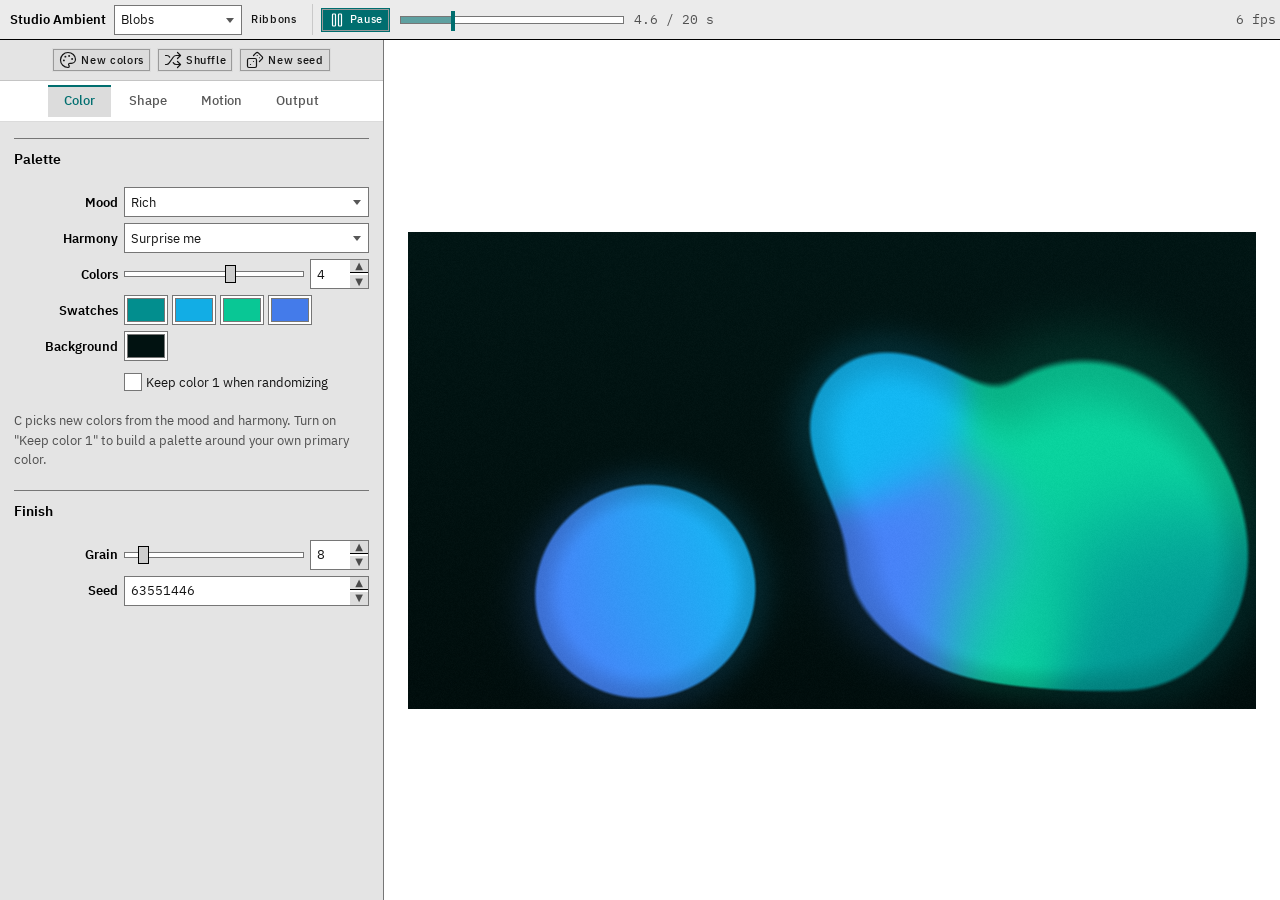
==== commit c3921905: "Ambient: print mode with paper sizes, mm border, gap and tile size Co-Authored-By: Claude Opus 5.5 <" ====
--- a/ambient.html
+++ b/ambient.html
@@ -47,7 +47,7 @@
   .app-colors input[type=color] { width: 2.75rem; padding: 2px; }
   .pb-number-wrap::before, .pb-number-wrap::after { z-index: 1; }
   .app-actions { flex: none; justify-content: center; padding: var(--pb-space-4) var(--pb-space-6); border-bottom: var(--pb-border-w) solid var(--pb-edge-soft); }
-  [data-mode][hidden] { display: none !important; }
+  [data-mode][hidden], [data-print][hidden], [hidden] { display: none !important; }
   @media (max-width: 768px) {
     body { min-width: 0; }
     .app { height: 100dvh; }
@@ -172,6 +172,7 @@
             <label class="pb-form__label" for="shade">Shade</label>
             <div class="pb-form__field pb-row"><input type="range" class="pb-range pb-grow" id="shade" min="0" max="100" value="20"><output></output></div>
           </div>
+          <p class="pb-note pb-note--warn" id="tileNote" hidden>Print is on: tile size and gap come from the Print section in the Output tab.</p>
           <p class="pb-note">Tile size is in pixels of the output resolution (Output tab). Tiles are always square. Gap is percent of a tile.</p>
         </section>
       </div>
@@ -230,6 +231,33 @@
 
       <div class="pb-tabpanel app-panel" role="tabpanel" id="panel-output" aria-labelledby="tab-output">
         <section class="pb-section">
+          <h2 class="pb-section__title">Print</h2>
+          <div class="pb-form">
+            <label class="pb-form__label" for="paper">Paper</label>
+            <div class="pb-form__field"><span class="pb-select-wrap"><select class="pb-select" id="paper">
+              <option value="off">Off (screen)</option><option value="a6">A6</option><option value="a5">A5</option><option value="a4">A4</option><option value="letter">US Letter</option>
+            </select></span></div>
+            <label class="pb-form__label" for="orient" data-print hidden>Orientation</label>
+            <div class="pb-form__field" data-print hidden><span class="pb-select-wrap"><select class="pb-select" id="orient"><option value="portrait">Portrait</option><option value="landscape">Landscape</option></select></span></div>
+            <label class="pb-form__label" for="dpi" data-print hidden>Quality</label>
+            <div class="pb-form__field" data-print hidden><span class="pb-select-wrap"><select class="pb-select" id="dpi"><option value="150">150 dpi (draft)</option><option value="300" selected>300 dpi (print)</option><option value="600">600 dpi (fine)</option></select></span></div>
+            <label class="pb-form__label" for="border" data-print hidden>Border (mm)</label>
+            <div class="pb-form__field pb-row" data-print hidden><input type="range" class="pb-range pb-grow" id="border" min="0" max="30" step="0.5" value="10"><output></output></div>
+            <label class="pb-form__label" for="gapMm" data-print hidden>Gap (mm)</label>
+            <div class="pb-form__field pb-row" data-print hidden><input type="range" class="pb-range pb-grow" id="gapMm" min="0" max="5" step="0.1" value="1"><output></output></div>
+            <label class="pb-form__label" for="tileMm" data-print hidden>Tile (mm)</label>
+            <div class="pb-form__field pb-row" data-print hidden><input type="range" class="pb-range pb-grow" id="tileMm" min="2" max="50" step="0.5" value="8"><output></output></div>
+            <label class="pb-form__label" for="paperCol" data-print hidden>Paper</label>
+            <div class="pb-form__field" data-print hidden><input type="color" class="pb-input" id="paperCol" value="#ffffff"></div>
+          </div>
+          <p class="pb-note" id="printInfo"></p>
+          <div class="pb-row pb-row--wrap" data-print hidden>
+            <button class="pb-btn" id="printPng"><svg class="pb-icon" viewBox="0 0 24 24" aria-hidden="true"><use href="patchbay/icons/lucide.svg#image"/></svg>Print PNG</button>
+            <button class="pb-btn" id="printBtn"><svg class="pb-icon" viewBox="0 0 24 24" aria-hidden="true"><use href="patchbay/icons/lucide.svg#printer"/></svg>Print…</button>
+          </div>
+          <p class="pb-note" data-print hidden>Tile size is a target: it is nudged so whole tiles fill the space, and any spare goes into the border. Border and gaps are paper color (no ink). Print at 100% / actual size, not "fit to page".</p>
+        </section>
+        <section class="pb-section">
           <h2 class="pb-section__title">Size</h2>
           <div class="pb-form">
             <label class="pb-form__label" for="res">Resolution</label>
@@ -288,6 +316,6 @@
 </div>
 
 <script src="mp4.js?v=5"></script>
-<script src="ambient.js?v=1"></script>
+<script src="ambient.js?v=2"></script>
 </body>
 </html>
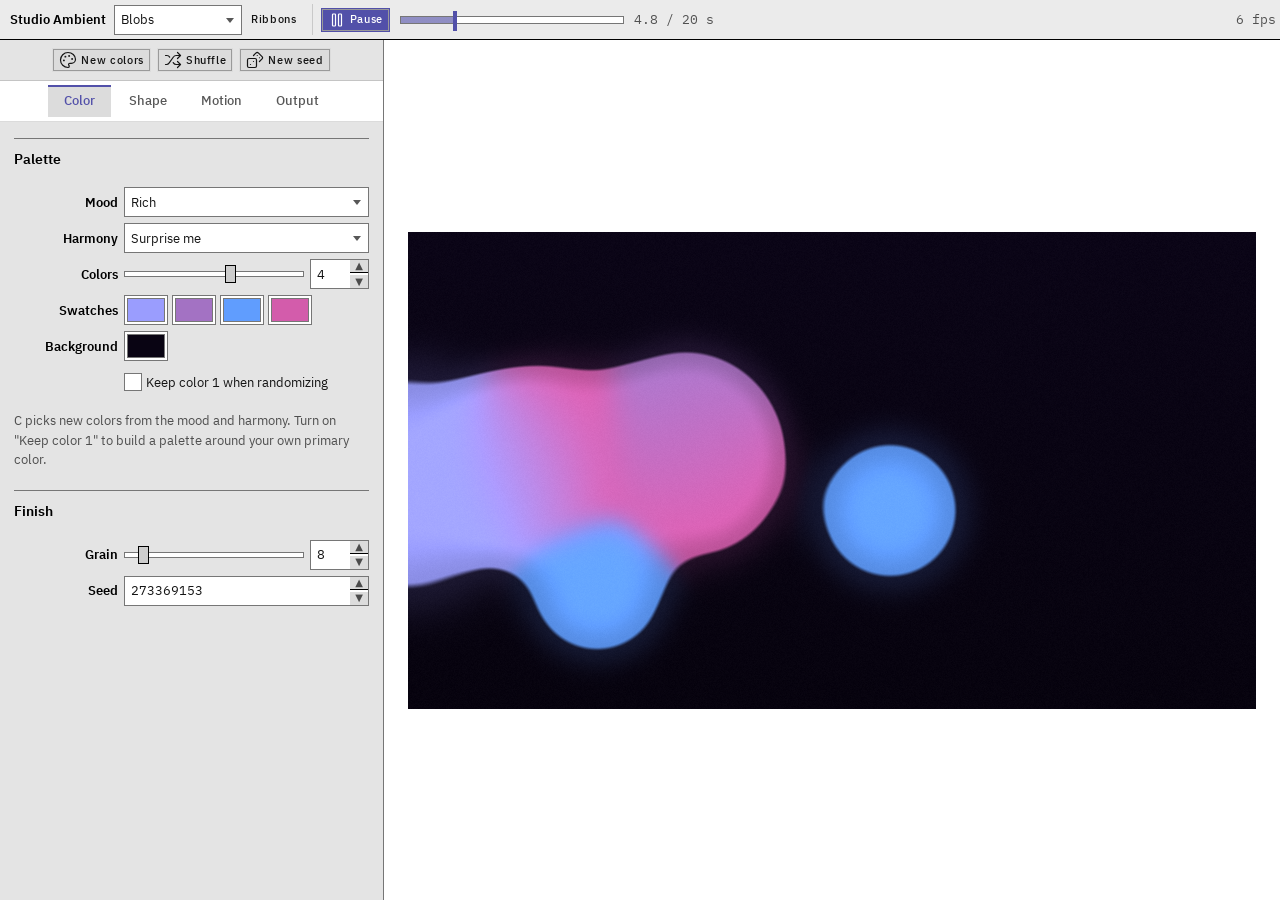
==== commit c1b5f26d: "Ambient: show exported still on the page for hosts that block downloads Co-Authored-By: Claude Opus " ====
--- a/ambient.html
+++ b/ambient.html
@@ -47,6 +47,8 @@
   .app-colors input[type=color] { width: 2.75rem; padding: 2px; }
   .pb-number-wrap::before, .pb-number-wrap::after { z-index: 1; }
   .app-actions { flex: none; justify-content: center; padding: var(--pb-space-4) var(--pb-space-6); border-bottom: var(--pb-border-w) solid var(--pb-edge-soft); }
+  .app-still { margin: 0; display: grid; gap: var(--pb-space-3); }
+  .app-still img { max-width: 100%; max-height: 22rem; justify-self: start; border: var(--pb-border-w) solid var(--pb-edge); background: #fff; }
   [data-mode][hidden], [data-print][hidden], [hidden] { display: none !important; }
   @media (max-width: 768px) {
     body { min-width: 0; }
@@ -255,6 +257,7 @@
             <button class="pb-btn" id="printPng"><svg class="pb-icon" viewBox="0 0 24 24" aria-hidden="true"><use href="patchbay/icons/lucide.svg#image"/></svg>Print PNG</button>
             <button class="pb-btn" id="printBtn"><svg class="pb-icon" viewBox="0 0 24 24" aria-hidden="true"><use href="patchbay/icons/lucide.svg#printer"/></svg>Print…</button>
           </div>
+          <figure class="app-still" id="stillOut" hidden><img id="stillImg" alt=""><figcaption class="pb-note" id="stillName"></figcaption></figure>
           <p class="pb-note" data-print hidden>Tile size is a target: it is nudged so whole tiles fill the space, and any spare goes into the border. Border and gaps are paper color (no ink). Print at 100% / actual size, not "fit to page".</p>
         </section>
         <section class="pb-section">
@@ -316,6 +319,6 @@
 </div>
 
 <script src="mp4.js?v=5"></script>
-<script src="ambient.js?v=2"></script>
+<script src="ambient.js?v=3"></script>
 </body>
 </html>
